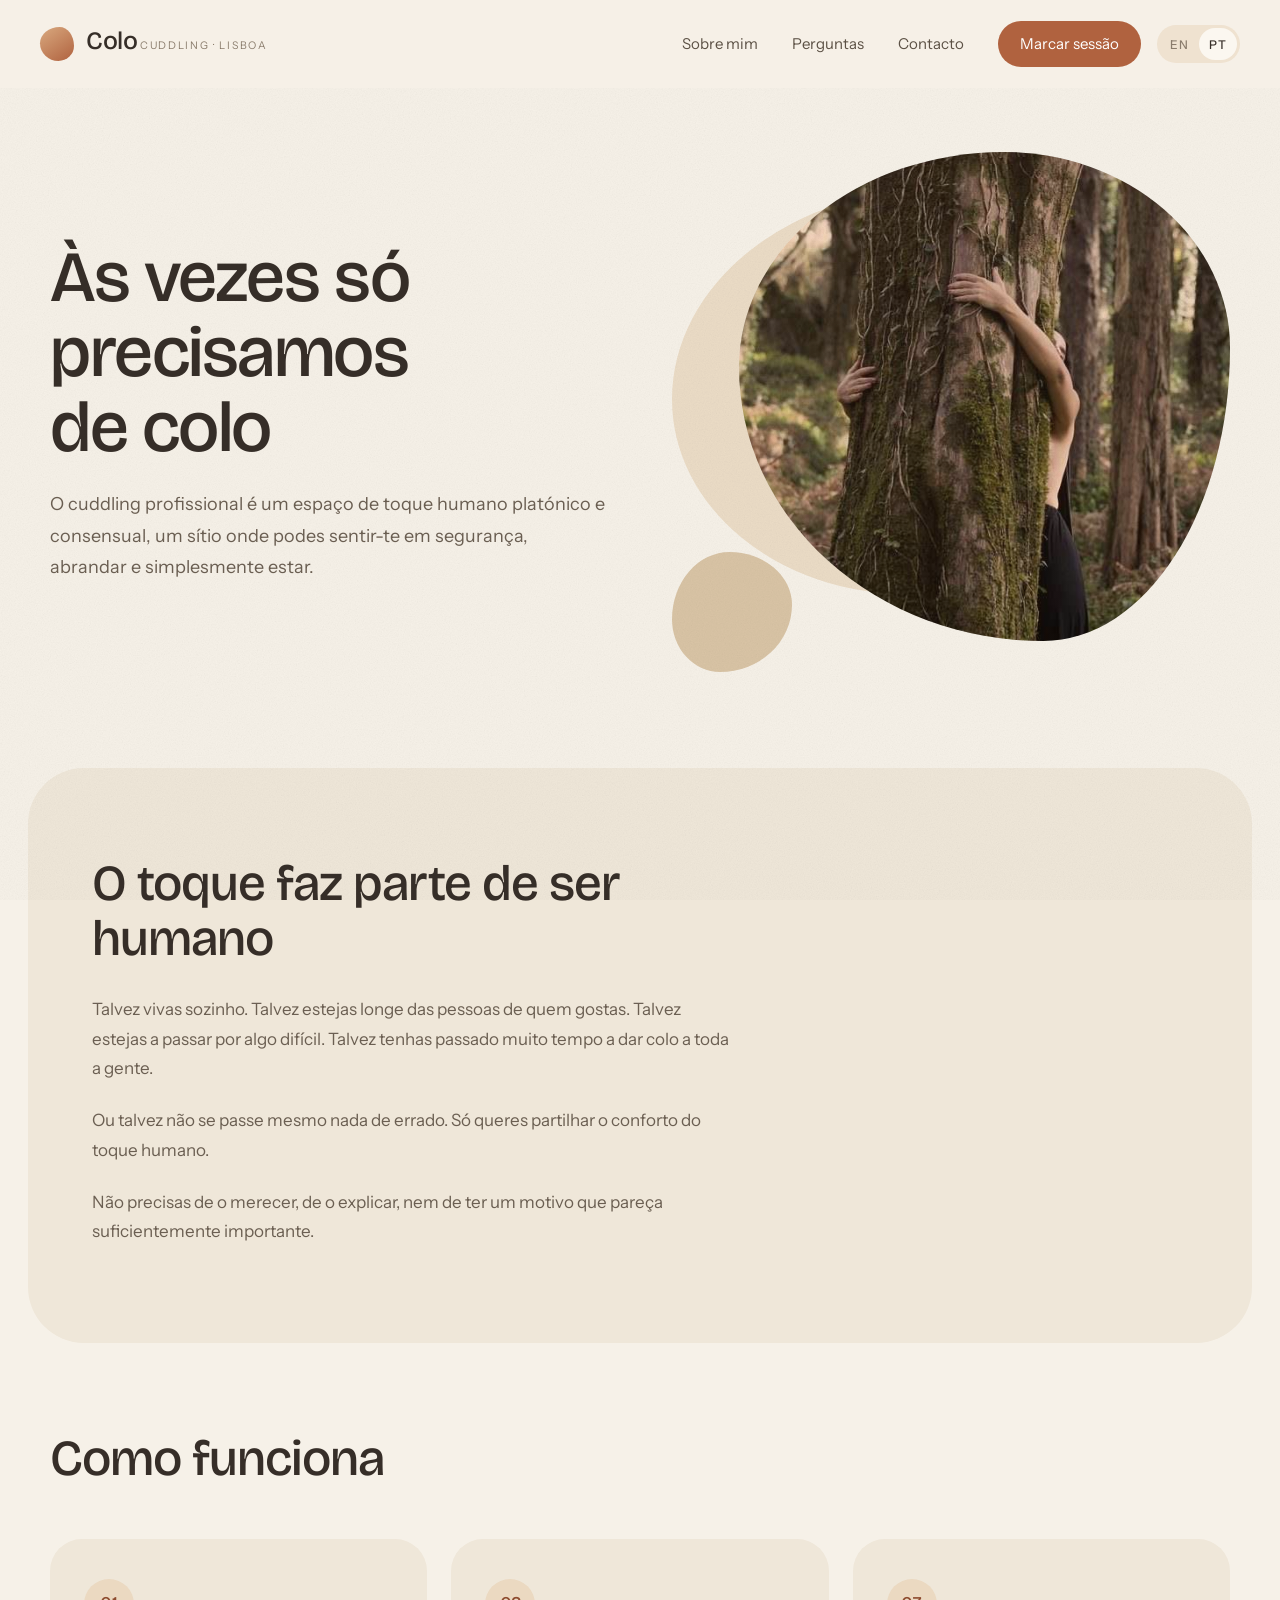
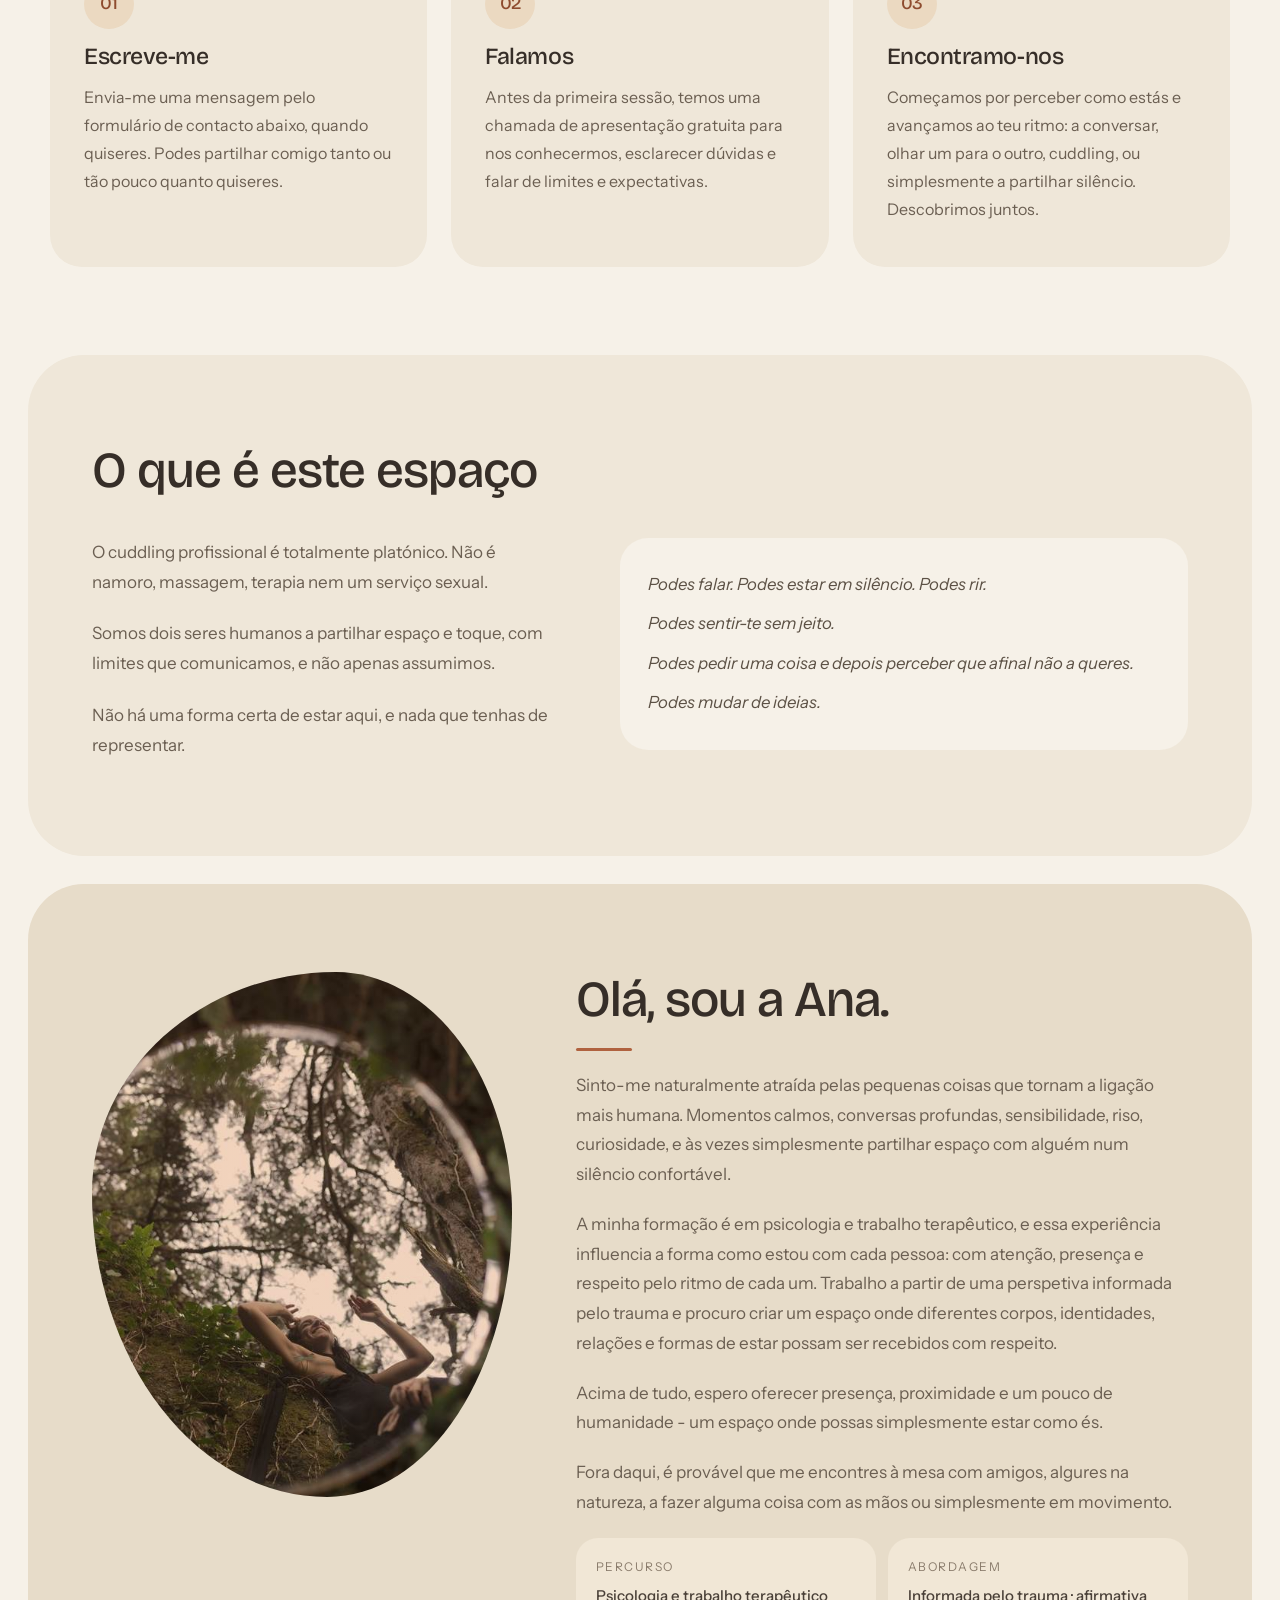
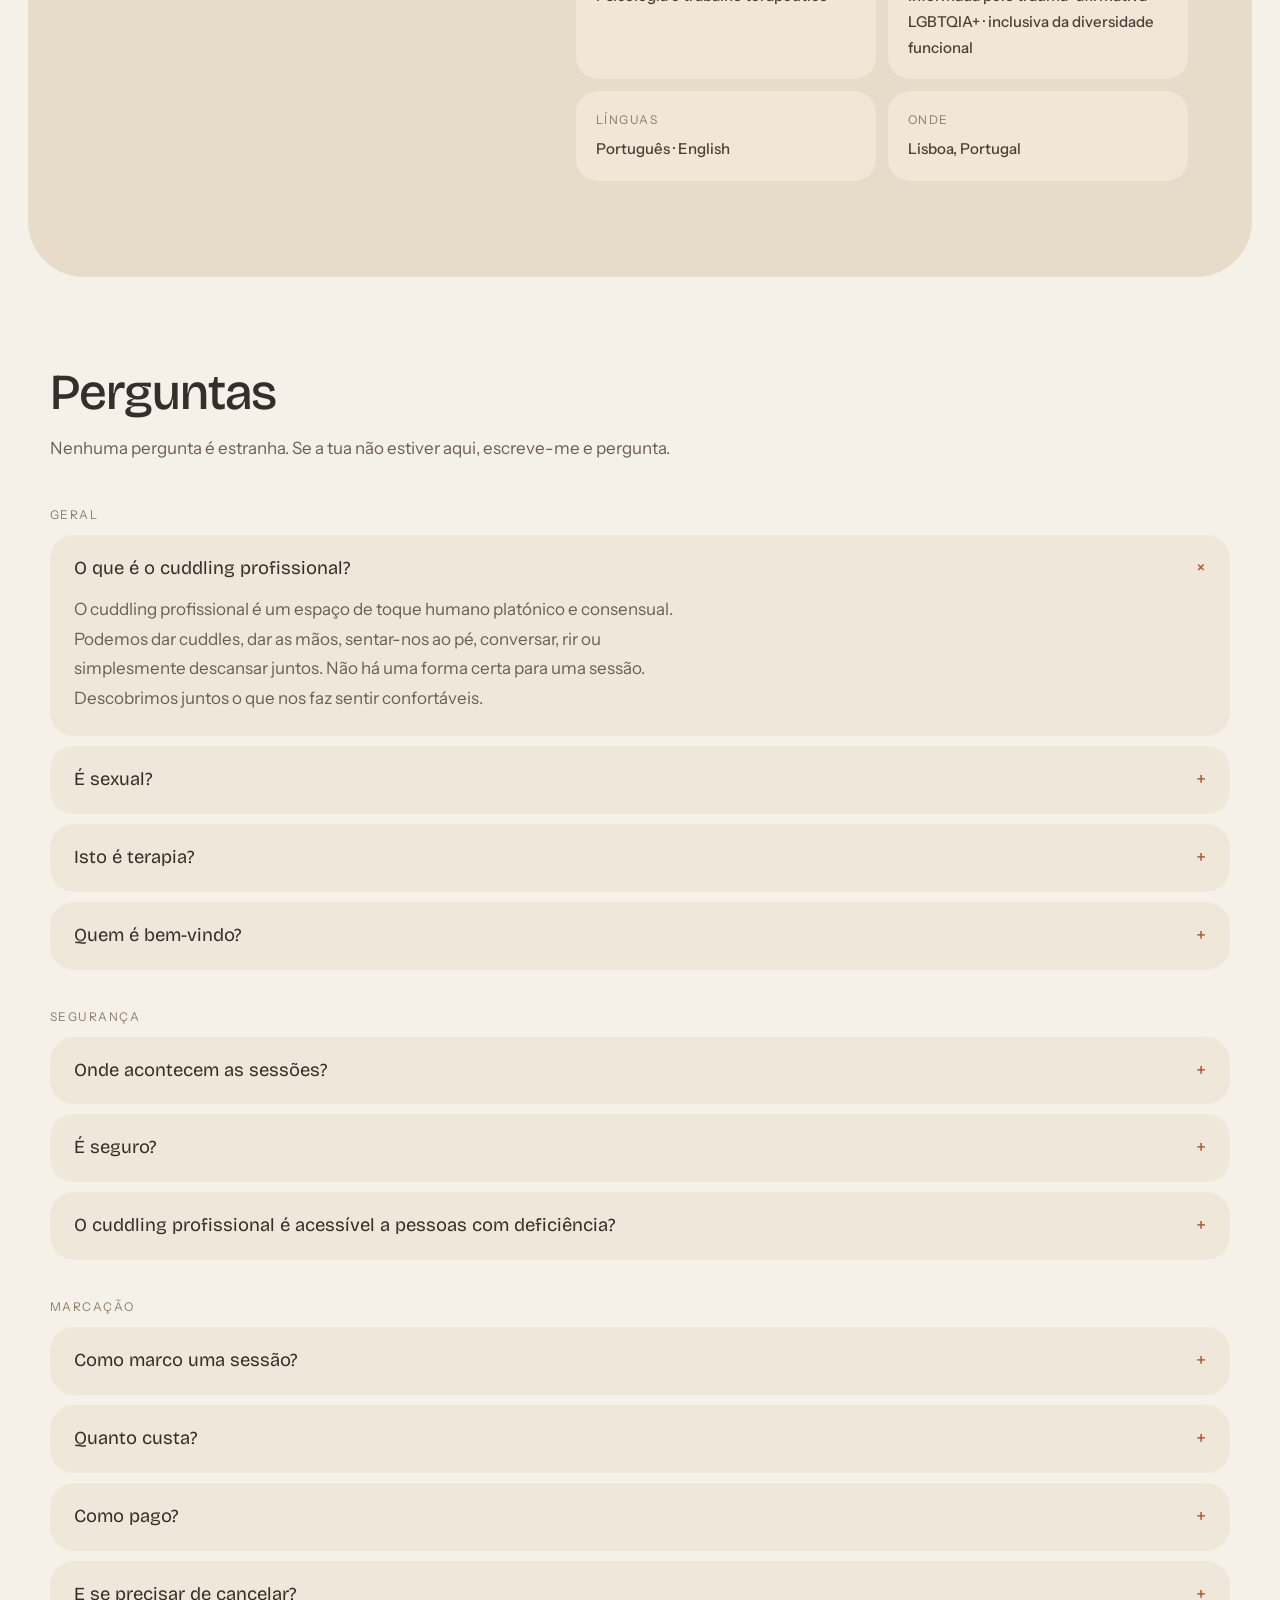
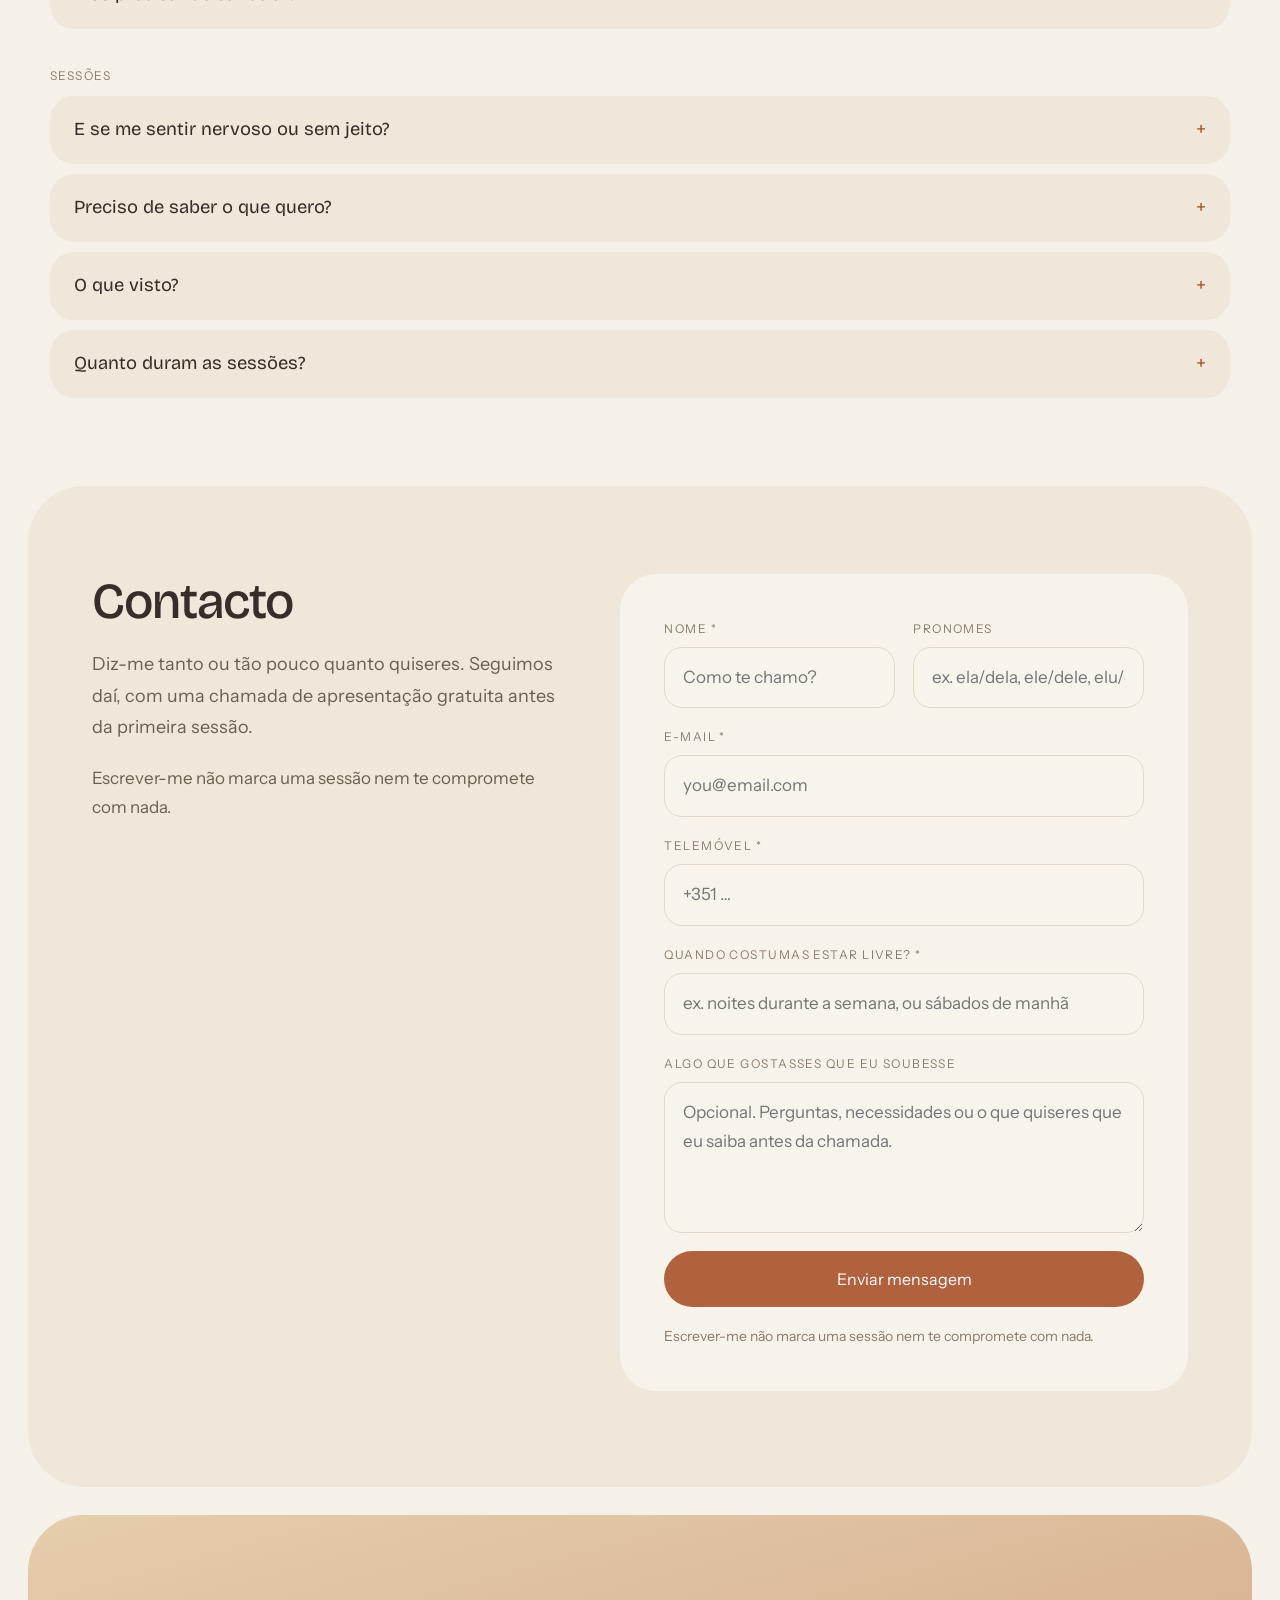
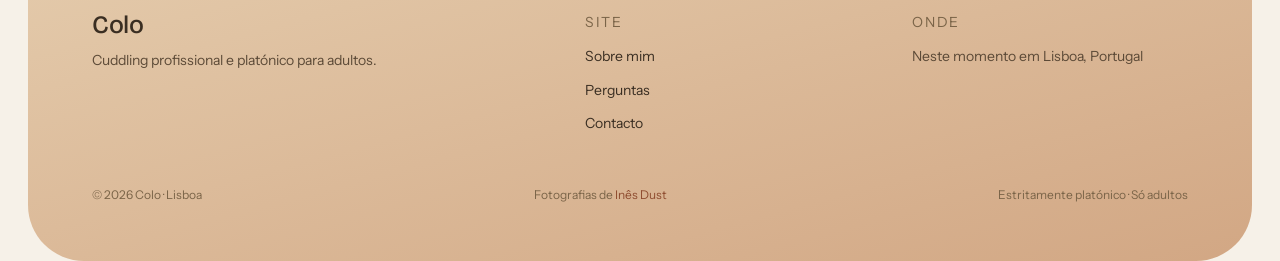
==== pt/index.html @ 4627f94a "Move to colocuddling.com with a static /pt/ page. Pre-render the Portuguese copy into pt/index.html " ====
<!doctype html>
<html lang="pt-PT" data-lang="pt" data-page="home">
<head>
  <meta charset="utf-8">
  <meta name="viewport" content="width=device-width, initial-scale=1">
  <title>Cuddling profissional em Lisboa · Toque platónico | Colo</title>
  <meta name="description" content="Cuddling profissional em Lisboa com a Ana. Sessões de toque platónico e consensual, com chamada de apresentação gratuita, em português ou inglês.">
  <link rel="alternate" hreflang="en" href="https://colocuddling.com/">
  <link rel="alternate" hreflang="pt-PT" href="https://colocuddling.com/pt/">
  <link rel="alternate" hreflang="x-default" href="https://colocuddling.com/">
  <meta property="og:site_name" content="Colo">
  <meta property="og:title" content="Cuddling profissional em Lisboa · Toque platónico | Colo">
  <meta property="og:description" content="Um espaço de toque humano platónico e consensual. Cuddling profissional em Lisboa.">
  <meta property="og:type" content="website">
  <meta property="og:url" content="https://colocuddling.com/pt/">
  <meta property="og:image" content="https://colocuddling.com/images/portrait.jpg">
  <meta property="og:locale" content="pt_PT">
  <meta property="og:locale:alternate" content="en_GB">
  <meta name="twitter:card" content="summary">
  <script type="application/ld+json">
  {
    "@context": "https://schema.org",
    "@type": "ProfessionalService",
    "name": "Colo",
    "alternateName": "Colo — Professional cuddling in Lisbon",
    "description": "Platonic, consensual professional cuddling sessions in Lisbon, with a free intro call before the first session.",
    "url": "https://colocuddling.com/",
    "image": "https://colocuddling.com/images/portrait.jpg",
    "priceRange": "€90 per hour",
    "currenciesAccepted": "EUR",
    "paymentAccepted": "Revolut, MB Way, Bank transfer",
    "address": { "@type": "PostalAddress", "addressLocality": "Lisboa", "addressCountry": "PT" },
    "areaServed": { "@type": "City", "name": "Lisbon" },
    "availableLanguage": ["pt-PT", "en"],
    "founder": { "@type": "Person", "name": "Ana", "knowsLanguage": ["pt", "en"] },
    "makesOffer": {
      "@type": "Offer",
      "itemOffered": { "@type": "Service", "name": "Professional cuddling session", "serviceType": "Platonic professional cuddling" },
      "price": "90",
      "priceCurrency": "EUR",
      "unitText": "per hour"
    }
  }
  </script>
  <link rel="icon" href="../favicon.svg" type="image/svg+xml">
  <link rel="preconnect" href="https://fonts.googleapis.com">
  <link rel="preconnect" href="https://fonts.gstatic.com" crossorigin>
  <link href="https://fonts.googleapis.com/css2?family=Bricolage+Grotesque:opsz,wght@12..96,400;12..96,500;12..96,600&family=Instrument+Sans:wght@400;500&display=swap" rel="stylesheet">
  <link rel="stylesheet" href="../css/styles.css">
  <link rel="canonical" href="https://colocuddling.com/pt/">
</head>
<body>
  <div class="grain" aria-hidden="true">
    <svg xmlns="http://www.w3.org/2000/svg">
      <filter id="grain"><feTurbulence type="fractalNoise" baseFrequency="0.85" numOctaves="3" stitchTiles="stitch"/><feColorMatrix type="saturate" values="0"/></filter>
      <rect width="100%" height="100%" filter="url(#grain)" opacity="0.26"/>
    </svg>
  </div>

  <header class="site-header">
    <div class="header-inner">
      <a class="brand" href="./" aria-current="page">
        <span class="mark" aria-hidden="true"></span>
        <span>
          <span class="display brand-name">Colo</span>
          <span class="brand-meta" data-i18n="brand.meta">Cuddling · Lisboa</span>
        </span>
      </a>
      <div class="header-end">
        <nav class="nav" data-i18n-aria="nav.primary" aria-label="Principal">
          <a href="#about" data-i18n="nav.about">Sobre mim</a>
          <a href="#faq" data-i18n="nav.faq">Perguntas</a>
          <a href="#contact" data-i18n="nav.contact">Contacto</a>
          <a class="btn btn-primary" href="#contact" style="min-height: 46px; padding: 10px 22px; font-size: 15px;" data-i18n="nav.book">Marcar sessão</a>
        </nav>
        <div class="header-tools">
          <div class="lang-switch" role="group" data-i18n-aria="nav.lang" aria-label="Idioma">
            <a href="../" hreflang="en" lang="en" data-lang-set="en">EN</a>
            <a href="../pt/" hreflang="pt-PT" lang="pt-PT" data-lang-set="pt" aria-current="true">PT</a>
          </div>
          <button class="menu-btn" type="button" data-menu-toggle aria-expanded="false" aria-controls="mobile-nav" data-i18n-aria="nav.menu" aria-label="Menu">
            <span></span><span></span>
          </button>
        </div>
      </div>
    </div>
    <nav class="mobile-nav" id="mobile-nav" data-mobile-nav data-i18n-aria="nav.mobile" aria-label="Móvel">
      <a href="#about" data-i18n="nav.about">Sobre mim</a>
      <a href="#faq" data-i18n="nav.faq">Perguntas</a>
      <a href="#contact" data-i18n="nav.contact">Contacto</a>
      <a href="#contact" data-i18n="nav.book">Marcar sessão</a>
    </nav>
  </header>

  <main id="main">
    <section class="hero">
      <div class="wrap hero-grid">
        <div class="hero-copy">
          <h1 data-i18n="hero.h1">Às vezes só precisamos de colo</h1>
          <p class="lede lede-lg" data-i18n="hero.lede">O cuddling profissional é um espaço de toque humano platónico e consensual, um sítio onde podes sentir-te em segurança, abrandar e simplesmente estar.</p>
        </div>
        <div class="hero-visual" aria-hidden="true">
          <div class="blob-back"></div>
          <div class="blob-photo">
            <img class="hero-photo" src="../images/hero.jpg" alt="">
            <div class="photo-wash"></div>
          </div>
          <div class="blob-small"></div>
        </div>
      </div>
    </section>

    <section class="panel" id="touch" aria-labelledby="touch-heading">
      <div class="panel-head">
        <h2 id="touch-heading" data-i18n="touch.h2">O toque faz parte de ser humano</h2>
      </div>
      <div class="prose" style="margin-top: 28px;">
        <p data-i18n="touch.p1">Talvez vivas sozinho. Talvez estejas longe das pessoas de quem gostas. Talvez estejas a passar por algo difícil. Talvez tenhas passado muito tempo a dar colo a toda a gente.</p>
        <p data-i18n="touch.p2">Ou talvez não se passe mesmo nada de errado. Só queres partilhar o conforto do toque humano.</p>
        <p data-i18n="touch.p3">Não precisas de o merecer, de o explicar, nem de ter um motivo que pareça suficientemente importante.</p>
      </div>
    </section>

    <section class="section" id="how" aria-labelledby="how-heading">
      <div class="wrap">
        <div class="section-head">
          <h2 id="how-heading" data-i18n="how.h2">Como funciona</h2>
        </div>
        <div class="steps">
          <article class="card">
            <span class="display step-num">01</span>
            <h3 data-i18n="how.s1">Escreve-me</h3>
            <p data-i18n="how.s1p">Envia-me uma mensagem pelo formulário de contacto abaixo, quando quiseres. Podes partilhar comigo tanto ou tão pouco quanto quiseres.</p>
          </article>
          <article class="card">
            <span class="display step-num">02</span>
            <h3 data-i18n="how.s2">Falamos</h3>
            <p data-i18n="how.s2p">Antes da primeira sessão, temos uma chamada de apresentação gratuita para nos conhecermos, esclarecer dúvidas e falar de limites e expectativas.</p>
          </article>
          <article class="card">
            <span class="display step-num">03</span>
            <h3 data-i18n="how.s3">Encontramo-nos</h3>
            <p data-i18n="how.s3p">Começamos por perceber como estás e avançamos ao teu ritmo: a conversar, olhar um para o outro, cuddling, ou simplesmente a partilhar silêncio. Descobrimos juntos.</p>
          </article>
        </div>
      </div>
    </section>

    <section class="panel" id="why" aria-labelledby="space-heading">
      <div class="panel-head">
        <h2 id="space-heading" data-i18n="space.h2">O que é este espaço</h2>
      </div>
      <div class="space-grid">
        <div class="prose">
          <p data-i18n="space.p1">O cuddling profissional é totalmente platónico. Não é namoro, massagem, terapia nem um serviço sexual.</p>
          <p data-i18n="space.p2">Somos dois seres humanos a partilhar espaço e toque, com limites que comunicamos, e não apenas assumimos.</p>
          <p data-i18n="space.p3">Não há uma forma certa de estar aqui, e nada que tenhas de representar.</p>
        </div>
        <ul class="permissions">
          <li data-i18n="space.l1">Podes falar. Podes estar em silêncio. Podes rir.</li>
          <li data-i18n="space.l2">Podes sentir-te sem jeito.</li>
          <li data-i18n="space.l3">Podes pedir uma coisa e depois perceber que afinal não a queres.</li>
          <li data-i18n="space.l4">Podes mudar de ideias.</li>
        </ul>
      </div>
    </section>

    <section class="panel panel-clay" id="about" aria-labelledby="about-heading">
      <div class="profile">
        <div class="portrait-wrap">
          <div class="portrait-frame">
            <img class="portrait-photo" src="../images/portrait.jpg" data-i18n-alt="about.alt" alt="A Ana, a sorrir numa floresta, refletida num espelho redondo sobre musgo.">
            <div class="photo-wash"></div>
          </div>
        </div>
        <div class="profile-copy">
          <h2 id="about-heading" data-i18n="about.h2">Olá, sou a Ana.</h2>
          <span class="rule" aria-hidden="true"></span>
          <p class="lede" data-i18n="about.p1">Sinto-me naturalmente atraída pelas pequenas coisas que tornam a ligação mais humana. Momentos calmos, conversas profundas, sensibilidade, riso, curiosidade, e às vezes simplesmente partilhar espaço com alguém num silêncio confortável.</p>
          <p class="lede" data-i18n="about.p2">A minha formação é em psicologia e trabalho terapêutico, e essa experiência influencia a forma como estou com cada pessoa: com atenção, presença e respeito pelo ritmo de cada um. Trabalho a partir de uma perspetiva informada pelo trauma e procuro criar um espaço onde diferentes corpos, identidades, relações e formas de estar possam ser recebidos com respeito.</p>
          <p class="lede" data-i18n="about.p3">Acima de tudo, espero oferecer presença, proximidade e um pouco de humanidade - um espaço onde possas simplesmente estar como és.</p>
          <p class="lede" data-i18n="about.p4">Fora daqui, é provável que me encontres à mesa com amigos, algures na natureza, a fazer alguma coisa com as mãos ou simplesmente em movimento.</p>
          <div class="facts">
            <div class="fact">
              <span class="label" data-i18n="about.background">Percurso</span>
              <strong data-i18n="about.backgroundv">Psicologia e trabalho terapêutico</strong>
            </div>
            <div class="fact">
              <span class="label" data-i18n="about.approach">Abordagem</span>
              <strong data-i18n="about.approachv">Informada pelo trauma · afirmativa LGBTQIA+ · inclusiva da diversidade funcional</strong>
            </div>
            <div class="fact">
              <span class="label" data-i18n="about.languages">Línguas</span>
              <strong data-i18n="about.languagesv">Português · English</strong>
            </div>
            <div class="fact">
              <span class="label" data-i18n="about.where">Onde</span>
              <strong data-i18n="about.wherev">Lisboa, Portugal</strong>
            </div>
          </div>
        </div>
      </div>
    </section>

    <section class="section" id="faq" aria-labelledby="faq-heading">
      <div class="wrap">
        <div class="section-head" style="max-width: 40rem;">
          <h2 id="faq-heading" data-i18n="faq.h1">Perguntas</h2>
          <p class="lede" data-i18n="faq.intro">Nenhuma pergunta é estranha. Se a tua não estiver aqui, escreve-me e pergunta.</p>
        </div>

        <div class="faq-groups" style="margin-top: 40px;">
          <div class="faq-group">
            <span class="label" data-i18n="faq.general">Geral</span>
            <details class="faq-item" open>
              <summary><span data-i18n="faq.q1">O que é o cuddling profissional?</span> <span class="plus" aria-hidden="true">+</span></summary>
              <p data-i18n="faq.a1">O cuddling profissional é um espaço de toque humano platónico e consensual. Podemos dar cuddles, dar as mãos, sentar-nos ao pé, conversar, rir ou simplesmente descansar juntos. Não há uma forma certa para uma sessão. Descobrimos juntos o que nos faz sentir confortáveis.</p>
            </details>
            <details class="faq-item">
              <summary><span data-i18n="faq.q2">É sexual?</span> <span class="plus" aria-hidden="true">+</span></summary>
              <p data-i18n="faq.a2">Não. O cuddling profissional é totalmente platónico e ambos permanecemos vestidos durante a sessão. O toque sexual não faz parte deste espaço. São os limites claros que nos permitem relaxar em proximidade, sem ter de pensar no que vem a seguir.</p>
            </details>
            <details class="faq-item">
              <summary><span data-i18n="faq.q3">Isto é terapia?</span> <span class="plus" aria-hidden="true">+</span></summary>
              <p data-i18n="faq.a3">Não. Embora a minha formação seja em psicologia e trabalho terapêutico, as sessões de cuddling não são terapia. A minha formação molda a forma como cuido deste espaço, com particular atenção à segurança, ao consentimento e a uma abordagem informada pelo trauma, procurando criar um lugar onde diferentes corpos, identidades e formas de ser se sintam acolhidos.</p>
            </details>
            <details class="faq-item" data-lang-only="en">
              <summary><span data-i18n="faq.q4">O que é o Colo?</span> <span class="plus" aria-hidden="true">+</span></summary>
              <p data-i18n-html="faq.a4"><em>Colo</em> é uma daquelas palavras portuguesas que não se traduz bem. <em>Dar colo</em> é pegar alguém ao colo, oferecer calor, conforto e cuidado. Esse sentimento está no centro do que espero criar aqui.</p>
            </details>
            <details class="faq-item">
              <summary><span data-i18n="faq.q5">Quem é bem-vindo?</span> <span class="plus" aria-hidden="true">+</span></summary>
              <p data-i18n="faq.a5">Pessoas adultas de diferentes géneros, sexualidades, corpos, capacidades, identidades e formas de se relacionar são bem-vindas aqui. Não precisas de encaixar num perfil nem de ter um motivo particular para vires. Podes simplesmente ser tu.</p>
            </details>
          </div>

          <div class="faq-group">
            <span class="label" data-i18n="faq.safety">Segurança</span>
            <details class="faq-item">
              <summary><span data-i18n="faq.q6">Onde acontecem as sessões?</span> <span class="plus" aria-hidden="true">+</span></summary>
              <p data-i18n="faq.a6">As sessões acontecem num espaço calmo e privado em Lisboa. Partilho a morada exata depois de falarmos e marcarmos uma sessão.</p>
            </details>
            <details class="faq-item">
              <summary><span data-i18n="faq.q7">É seguro?</span> <span class="plus" aria-hidden="true">+</span></summary>
              <div data-i18n-html="faq.a7"><p>Sentir-se em segurança pode significar coisas diferentes para pessoas diferentes, por isso não quero assumir o que isso parece para ti. O meu objetivo é criarmos esse espaço juntos.</p><p>Falamos antes, vemos como estamos antes de qualquer toque e vamos comunicando ao longo do caminho. Os limites são falados, não assumidos, e podes dizer sim, não, ainda não, outra coisa, ou mudar de ideias a qualquer momento.</p><p>Ambos ficamos vestidos, e não há nada que tenhas de fazer ou representar enquanto estás aqui.</p></div>
            </details>
            <details class="faq-item">
              <summary><span data-i18n="faq.q12">O cuddling profissional é acessível a pessoas com deficiência?</span> <span class="plus" aria-hidden="true">+</span></summary>
              <div data-i18n-html="faq.a12"><p>Quero que o COLO seja tão acessível quanto possível. Se tiveres alguma necessidade de acessibilidade, podes dizer-me o que te ajudaria a sentires-te confortável — seja em relação ao posicionamento, movimento, comunicação, necessidades sensoriais, pausas, presença de um assistente pessoal, produtos de apoio ou qualquer outra coisa.</p><p>Não vou partir do princípio de que sei aquilo de que precisas ou aquilo que o teu corpo consegue fazer. Podemos conversar sobre isso e adaptar a sessão sempre que possível. Se houver alguma coisa relacionada com o espaço ou com a forma como a sessão está organizada que eu não consiga acomodar, vou ser sempre transparente contigo.</p></div>
            </details>
          </div>

          <div class="faq-group">
            <span class="label" data-i18n="faq.booking">Marcação</span>
            <details class="faq-item">
              <summary><span data-i18n="faq.q8">Como marco uma sessão?</span> <span class="plus" aria-hidden="true">+</span></summary>
              <div data-i18n-html="faq.a8"><p>Envia-me uma mensagem pelo <a href="#contact">formulário de contacto</a>. Depois temos uma chamada de apresentação curta e gratuita para nos conhecermos, esclarecer dúvidas e perceber se isto faz sentido para os dois.</p><p>Se fizer, combinamos um horário e um local. A sessão fica confirmada assim que o pagamento for recebido.</p></div>
            </details>
            <details class="faq-item">
              <summary><span data-i18n="faq.q9">Quanto custa?</span> <span class="plus" aria-hidden="true">+</span></summary>
              <p data-i18n="faq.a9">As sessões são 90 € por hora. A chamada de apresentação é sempre gratuita.</p>
            </details>
            <details class="faq-item">
              <summary><span data-i18n="faq.q10">Como pago?</span> <span class="plus" aria-hidden="true">+</span></summary>
              <p data-i18n="faq.a10">O pagamento pode ser feito por Revolut, MB Way ou transferência bancária. Os dados são enviados depois de falarmos e acordarmos um horário.</p>
            </details>
            <details class="faq-item">
              <summary><span data-i18n="faq.q11">E se precisar de cancelar?</span> <span class="plus" aria-hidden="true">+</span></summary>
              <p data-i18n="faq.a11">Se surgir algum imprevisto, avisa-me assim que puderes. Em cancelamentos feitos com menos de 24 horas de antecedência, o valor da sessão é cobrado na totalidade.</p>
            </details>
          </div>

          <div class="faq-group">
            <span class="label" data-i18n="faq.sessions">Sessões</span>
            <details class="faq-item">
              <summary><span data-i18n="faq.q14">E se me sentir nervoso ou sem jeito?</span> <span class="plus" aria-hidden="true">+</span></summary>
              <p data-i18n="faq.a14">Não faz mal. Partilhar toque com alguém novo pode fazer-te sentir vulnerável, pouco à vontade, ou simplesmente um pouco estranho, no início. Podemos ir com calma. Estar sem jeito também é bem-vindo.</p>
            </details>
            <details class="faq-item">
              <summary><span data-i18n="faq.q15">Preciso de saber o que quero?</span> <span class="plus" aria-hidden="true">+</span></summary>
              <p data-i18n="faq.a15">De maneira nenhuma. Podes saber exatamente que tipo de toque te faz bem, ou podes não ter ideia nenhuma. Descobrimos juntos.</p>
            </details>
            <details class="faq-item">
              <summary><span data-i18n="faq.q16">O que visto?</span> <span class="plus" aria-hidden="true">+</span></summary>
              <p data-i18n="faq.a16">Algo limpo, confortável e que te deixe à vontade. No fundo, aquilo que vestirias para te aninhares no sofá. Durante toda a sessão, ambos permanecemos vestidos.</p>
            </details>
            <details class="faq-item">
              <summary><span data-i18n="faq.q17">Quanto duram as sessões?</span> <span class="plus" aria-hidden="true">+</span></summary>
              <p data-i18n="faq.a17">Há sessões de 60, 90 ou 120 minutos. Se for a primeira vez, podemos perceber juntos por onde começar.</p>
            </details>
          </div>
        </div>
      </div>
    </section>

    <section class="panel" id="contact" aria-labelledby="contact-heading">
      <div class="contact-grid">
        <div class="contact-copy">
          <h2 id="contact-heading" data-i18n="contact.h1">Contacto</h2>
          <p class="lede lede-lg" data-i18n="contact.lede">Diz-me tanto ou tão pouco quanto quiseres. Seguimos daí, com uma chamada de apresentação gratuita antes da primeira sessão.</p>
          <p class="lede" data-i18n="contact.note">Escrever-me não marca uma sessão nem te compromete com nada.</p>
        </div>

        <div>
          <form class="form" data-contact-form novalidate>
            <div class="fields-2">
              <label class="field-wrap">
                <span class="label" data-i18n="form.name">Nome *</span>
                <input class="field" type="text" name="name" required autocomplete="name" data-i18n-placeholder="form.namePh" placeholder="Como te chamo?">
              </label>
              <label class="field-wrap">
                <span class="label" data-i18n="form.pronouns">Pronomes</span>
                <input class="field" type="text" name="pronouns" autocomplete="off" data-i18n-placeholder="form.pronounsPh" placeholder="ex. ela/dela, ele/dele, elu/delu">
              </label>
            </div>
            <label class="field-wrap">
              <span class="label" data-i18n="form.email">E-mail *</span>
              <input class="field" type="email" name="email" required autocomplete="email" placeholder="you@email.com">
            </label>
            <label class="field-wrap">
              <span class="label" data-i18n="form.phone">Telemóvel *</span>
              <input class="field" type="tel" name="phone" required autocomplete="tel" placeholder="+351 …">
            </label>
            <label class="field-wrap">
              <span class="label" data-i18n="form.free">Quando costumas estar livre? *</span>
              <input class="field" type="text" name="availability" required data-i18n-placeholder="form.freePh" placeholder="ex. noites durante a semana, ou sábados de manhã">
            </label>
            <label class="field-wrap">
              <span class="label" data-i18n="form.note">Algo que gostasses que eu soubesse</span>
              <textarea class="field" name="message" rows="4" data-i18n-placeholder="form.notePh" placeholder="Opcional. Perguntas, necessidades ou o que quiseres que eu saiba antes da chamada."></textarea>
            </label>
            <div class="hp" aria-hidden="true">
              <label>Company <input type="text" name="company" tabindex="-1" autocomplete="off"></label>
            </div>
            <button class="btn btn-primary" type="submit" data-i18n="form.send">Enviar mensagem</button>
            <p class="form-note" data-i18n="contact.note">Escrever-me não marca uma sessão nem te compromete com nada.</p>
          </form>

          <div class="form-status" data-form-status role="status">
            <h3 data-i18n="form.thanks">Obrigada.</h3>
            <p data-i18n="form.thanksp">Respondo-te em breve. Escrever-me não marca uma sessão nem te compromete com nada. Podemos ir com calma a partir daqui.</p>
          </div>
        </div>
      </div>
    </section>

    <section class="closing">
      <footer class="site-footer" style="margin-top: 0; padding-top: 0; border-top: 0;">
        <div class="footer-grid">
          <div class="footer-brand">
            <div class="display" style="font-size: 25px; color: var(--closing-ink);">Colo</div>
            <p data-i18n="foot.blurb">Cuddling profissional e platónico para adultos.</p>
          </div>
          <div class="footer-col">
            <span class="label" data-i18n="foot.site">Site</span>
            <a href="#about" data-i18n="nav.about">Sobre mim</a>
            <a href="#faq" data-i18n="nav.faq">Perguntas</a>
            <a href="#contact" data-i18n="nav.contact">Contacto</a>
          </div>
          <div class="footer-col">
            <span class="label" data-i18n="foot.where">Onde</span>
            <span data-i18n="foot.serving">Neste momento em Lisboa, Portugal</span>
          </div>
        </div>
        <div class="footer-base">
          <span data-i18n="foot.copy">© 2026 Colo · Lisboa</span>
          <span data-i18n-html="foot.photos">Fotografias de <a href="https://www.inesdust.com/" target="_blank" rel="noopener noreferrer">Inês Dust</a></span>
          <span data-i18n="foot.legal">Estritamente platónico · Só adultos</span>
        </div>
      </footer>
    </section>
  </main>

  <script src="../js/i18n.js"></script>
  <script src="../js/config.js"></script>
  <script src="../js/main.js"></script>
</body>
</html>
---- css/styles.css ----
:root {
  --cream: #f6f1e8;
  --cream-deep: #efe7d9;
  --cream-card: #f8f3ea;
  --sand: #efe2d0;
  --clay: #e7dcc9;
  --ochre: #e3cdb1;
  --linen: #ebd9c1;
  --stone: #cdbfa9;
  --field-border: #e3d7c4;
  --ink: #362e28;
  --ink-soft: #5c5145;
  --body: #6b5f52;
  --label: #8a7c6c;
  --terracotta: #b0623f;
  --terracotta-deep: #8e4c2f;
  --terracotta-hover: #c4734c;
  --closing-start: #e5cdae;
  --closing-end: #d2a784;
  --closing-ink: #3a2e22;
  --closing-mute: #5c4a37;
  --closing-line: #c6a87e;
  --paper: #fbf7f0;
  --radius-blob: 58% 42% 46% 54% / 48% 56% 44% 52%;
  --shadow-inset: inset 0 0 0 1px rgba(255, 255, 255, 0.22);
  --header-h: 88px;
}

*,
*::before,
*::after {
  box-sizing: border-box;
}

html {
  scroll-behavior: smooth;
}

html[data-lang="pt"] [data-lang-only="en"] {
  display: none;
}

body {
  margin: 0;
  background: var(--cream);
  color: var(--ink);
  font-family: "Instrument Sans", ui-sans-serif, system-ui, sans-serif;
  font-size: 17px;
  line-height: 1.75;
  -webkit-font-smoothing: antialiased;
}

img {
  max-width: 100%;
  display: block;
}

[hidden] {
  display: none !important;
}

#about,
#how,
#touch,
#why {
  scroll-margin-top: 96px;
}

a {
  color: var(--terracotta-deep);
  text-decoration: none;
}

a:hover {
  color: var(--terracotta);
}

button,
input,
textarea,
select {
  font: inherit;
  color: inherit;
}

h1,
h2,
h3,
.display {
  font-family: "Bricolage Grotesque", "Trebuchet MS", system-ui, sans-serif;
  font-weight: 500;
  letter-spacing: -0.02em;
  line-height: 1.12;
}

.grain {
  pointer-events: none;
  position: fixed;
  inset: 0;
  z-index: 8;
  opacity: 0.4;
  mix-blend-mode: multiply;
}

.grain svg {
  width: 100%;
  height: 100%;
}

.wrap {
  width: min(1180px, calc(100% - 40px));
  margin: 0 auto;
}

.eyebrow {
  display: inline-block;
  font-size: 12px;
  letter-spacing: 0.16em;
  text-transform: uppercase;
  color: var(--terracotta-deep);
  font-weight: 500;
}

.label {
  font-size: 12px;
  letter-spacing: 0.12em;
  text-transform: uppercase;
  color: var(--label);
}

.lede {
  margin: 0;
  color: var(--body);
  max-width: 42rem;
}

.lede-lg {
  font-size: 1.125rem;
}

.section {
  position: relative;
  z-index: 6;
  padding: 88px 0;
}

.panel {
  position: relative;
  z-index: 6;
  width: min(1320px, calc(100% - 24px));
  margin: 0 auto;
  padding: 72px 28px;
  background: var(--cream-deep);
  border-radius: 36px;
}

.panel + .panel {
  margin-top: 28px;
}

.panel-clay {
  background: var(--clay);
}

.section-head {
  display: flex;
  flex-direction: column;
  gap: 14px;
  max-width: 36rem;
}

.section-head h2,
.panel-head h2 {
  margin: 0;
  font-size: clamp(2.2rem, 5vw, 3.15rem);
  line-height: 1.1;
}

.panel-head {
  display: flex;
  flex-direction: column;
  gap: 14px;
  max-width: 36rem;
}

.site-header {
  position: sticky;
  top: 0;
  z-index: 12;
  background: color-mix(in srgb, var(--cream) 88%, transparent);
  backdrop-filter: blur(14px);
}

.header-inner {
  width: min(1320px, calc(100% - 32px));
  margin: 0 auto;
  min-height: var(--header-h);
  display: flex;
  align-items: center;
  justify-content: space-between;
  gap: 24px;
}

.brand {
  display: flex;
  align-items: center;
  gap: 12px;
  color: inherit;
}

.brand:hover {
  color: inherit;
}

.mark {
  display: block;
  width: 34px;
  height: 34px;
  border-radius: var(--radius-blob);
  background: linear-gradient(145deg, #d9a97f, #b0623f);
  flex-shrink: 0;
}

.brand-name {
  font-size: 25px;
  line-height: 1;
}

.brand-meta {
  font-size: 10.5px;
  letter-spacing: 0.16em;
  text-transform: uppercase;
  color: var(--label);
}

.header-end {
  display: flex;
  align-items: center;
  gap: 16px;
}

.header-tools {
  display: flex;
  align-items: center;
  gap: 10px;
}

.lang-switch {
  display: inline-flex;
  align-items: center;
  padding: 3px;
  border-radius: 999px;
  background: var(--sand);
}

.lang-switch a {
  display: inline-flex;
  align-items: center;
  justify-content: center;
  min-width: 38px;
  min-height: 32px;
  padding: 0 10px;
  border: 0;
  border-radius: 999px;
  background: transparent;
  color: var(--label);
  font-size: 12px;
  letter-spacing: 0.08em;
  font-weight: 500;
  text-decoration: none;
}

.lang-switch a[aria-current="true"] {
  background: var(--paper);
  color: var(--ink);
}

.nav {
  display: none;
  align-items: center;
  gap: 34px;
}

.nav a {
  color: var(--ink-soft);
  font-size: 15px;
}

.nav a:hover,
.nav a[aria-current="page"] {
  color: var(--terracotta-deep);
}

.menu-btn {
  display: flex;
  flex-direction: column;
  align-items: center;
  justify-content: center;
  gap: 5px;
  width: 46px;
  height: 46px;
  border: 0;
  border-radius: 999px;
  background: var(--sand);
  cursor: pointer;
}

.menu-btn span {
  display: block;
  width: 18px;
  height: 1.5px;
  border-radius: 999px;
  background: var(--ink);
}

.mobile-nav {
  display: none;
  flex-direction: column;
  gap: 8px;
  padding: 8px 20px 24px;
}

.mobile-nav.is-open {
  display: flex;
}

.mobile-nav a {
  display: flex;
  align-items: center;
  min-height: 48px;
  color: var(--ink-soft);
  font-size: 17px;
  border-bottom: 1px solid var(--field-border);
}

.btn {
  display: inline-flex;
  align-items: center;
  justify-content: center;
  min-height: 54px;
  padding: 14px 32px;
  border-radius: 999px;
  border: 0;
  font-size: 16px;
  cursor: pointer;
  text-align: center;
}

.btn-primary,
.nav a.btn-primary {
  background: var(--terracotta);
  color: #ffffff;
}

.btn-primary:hover,
.nav a.btn-primary:hover {
  background: var(--terracotta-hover);
  color: #ffffff;
}

.btn-ghost {
  border: 1px solid var(--stone);
  color: var(--ink-soft);
  background: transparent;
}

.btn-ghost:hover {
  color: var(--ink);
  border-color: var(--terracotta);
}

.btn-dark {
  background: var(--closing-ink);
  color: #f6efe2;
}

.btn-dark:hover {
  color: #f6efe2;
  background: #2b2118;
}

.hero {
  position: relative;
  z-index: 6;
  padding: 48px 0 72px;
}

.hero-grid {
  display: grid;
  gap: 40px;
  align-items: center;
}

.hero-copy {
  display: flex;
  flex-direction: column;
  gap: 24px;
}

.pill {
  display: inline-flex;
  align-self: flex-start;
  align-items: center;
  gap: 10px;
  padding: 9px 18px 9px 14px;
  border-radius: 999px;
  background: var(--sand);
}

.pill-dot {
  width: 8px;
  height: 8px;
  border-radius: 50%;
  background: var(--terracotta);
}

.hero h1 {
  margin: 0;
  font-size: clamp(2.6rem, 8vw, 4.5rem);
  line-height: 1.04;
  text-wrap: balance;
}

.hero-visual {
  position: relative;
  min-height: 340px;
}

.blob-back {
  position: absolute;
  left: 0;
  top: 36px;
  width: 78%;
  height: 78%;
  border-radius: 62% 38% 46% 54% / 52% 58% 42% 48%;
  background: #ebdcc6;
}

.blob-photo {
  position: absolute;
  right: 0;
  top: 0;
  width: 88%;
  height: 94%;
  border-radius: 54% 46% 38% 62% / 44% 40% 60% 56%;
  overflow: hidden;
  box-shadow: var(--shadow-inset);
}

.blob-photo img,
.portrait-frame img {
  width: 100%;
  height: 100%;
  object-fit: cover;
}

.hero-photo {
  object-position: 50% 30%;
}

.photo-wash {
  position: absolute;
  inset: 0;
  background: linear-gradient(160deg, rgba(178, 110, 66, 0.16) 0%, rgba(120, 68, 40, 0.1) 100%);
}

.blob-small {
  position: absolute;
  left: 0;
  bottom: 0;
  width: 88px;
  height: 88px;
  border-radius: 48% 52% 60% 40% / 56% 44% 56% 44%;
  background: #d9c4a5;
}

.steps {
  display: grid;
  gap: 16px;
  margin-top: 40px;
}

.card {
  display: flex;
  flex-direction: column;
  gap: 14px;
  padding: 32px 26px 36px;
  background: var(--cream-deep);
  border-radius: 26px;
}

.card h3 {
  margin: 0;
  font-size: 1.45rem;
}

.card p {
  margin: 0;
  color: var(--body);
  font-size: 16px;
}

.step-num {
  display: flex;
  align-items: center;
  justify-content: center;
  width: 50px;
  height: 50px;
  border-radius: 50%;
  background: var(--linen);
  color: var(--terracotta-deep);
  font-size: 18px;
}

.prose {
  display: flex;
  flex-direction: column;
  gap: 22px;
  max-width: 40rem;
}

.prose p {
  margin: 0;
  color: var(--body);
}

.space-grid {
  display: grid;
  gap: 40px;
  margin-top: 40px;
}

.permissions {
  margin: 0;
  padding: 32px 28px;
  background: var(--cream);
  border-radius: 28px;
  list-style: none;
  display: flex;
  flex-direction: column;
  gap: 10px;
}

.permissions li {
  font-style: italic;
  color: var(--ink-soft);
  font-size: 1.05rem;
}

.profile {
  display: grid;
  gap: 32px;
  margin-top: 0;
}

.portrait-wrap {
  position: relative;
  width: min(100%, 420px);
  aspect-ratio: 4 / 5;
}

.portrait-frame {
  position: absolute;
  inset: 0;
  border-radius: 58% 42% 44% 56% / 42% 46% 54% 58%;
  overflow: hidden;
  box-shadow: var(--shadow-inset);
}

.portrait-photo {
  object-position: 50% 32%;
}

.profile-copy {
  display: flex;
  flex-direction: column;
  gap: 20px;
}

.profile-copy h2 {
  margin: 0;
  font-size: clamp(2.2rem, 5vw, 3.15rem);
  line-height: 1.1;
}

.rule {
  display: block;
  width: 56px;
  height: 3px;
  border-radius: 999px;
  background: var(--terracotta);
}

.facts {
  display: grid;
  grid-template-columns: repeat(2, minmax(0, 1fr));
  gap: 12px;
}

.fact {
  display: flex;
  flex-direction: column;
  gap: 6px;
  padding: 18px 20px;
  background: #f1e7d6;
  border-radius: 22px;
}

.fact strong {
  font-weight: 500;
  color: #4a4038;
  font-size: 15px;
}

.page-hero {
  position: relative;
  z-index: 6;
  padding: 56px 0 24px;
}

.page-hero h1 {
  margin: 12px 0 0;
  font-size: clamp(2.4rem, 6vw, 3.6rem);
}

.faq-layout {
  display: grid;
  gap: 40px;
}

.faq-groups {
  display: flex;
  flex-direction: column;
  gap: 36px;
}

.faq-group {
  display: flex;
  flex-direction: column;
  gap: 10px;
}

details.faq-item {
  background: var(--cream-deep);
  border-radius: 24px;
  padding: 22px 24px;
}

details.faq-item summary {
  display: flex;
  align-items: flex-start;
  justify-content: space-between;
  gap: 16px;
  cursor: pointer;
  list-style: none;
  font-family: "Bricolage Grotesque", system-ui, sans-serif;
  font-size: 1.15rem;
  line-height: 1.3;
}

details.faq-item summary::-webkit-details-marker {
  display: none;
}

.plus {
  color: var(--terracotta);
  font-size: 20px;
  line-height: 1;
  transition: transform 0.2s ease;
  flex-shrink: 0;
}

details[open] summary .plus {
  transform: rotate(45deg);
}

.faq-item p {
  margin: 14px 0 0;
  color: var(--body);
  max-width: 40rem;
}

.faq-item p + p {
  margin-top: 10px;
}

.still {
  margin-top: 48px;
  padding: 36px 28px;
  background: var(--cream-deep);
  border-radius: 28px;
  display: flex;
  flex-direction: column;
  gap: 16px;
  align-items: flex-start;
}

.still h2 {
  margin: 0;
  font-size: 1.8rem;
}

.contact-grid {
  display: grid;
  gap: 40px;
  align-items: start;
}

.contact-copy {
  display: flex;
  flex-direction: column;
  gap: 20px;
}

.contact-copy h1,
.contact-copy h2 {
  margin: 0;
  font-size: clamp(2.2rem, 5vw, 3.15rem);
  line-height: 1.1;
}

.form {
  display: flex;
  flex-direction: column;
  gap: 18px;
  padding: 28px 22px 32px;
  background: var(--cream-card);
  border-radius: 30px;
}

.fields-2 {
  display: grid;
  gap: 18px;
}

.field-wrap {
  display: flex;
  flex-direction: column;
  gap: 8px;
}

.field {
  width: 100%;
  background: #f8f4ec;
  border: 1px solid var(--field-border);
  border-radius: 18px;
  padding: 15px 18px;
  color: var(--ink);
}

.field:focus {
  outline: 2px solid color-mix(in srgb, var(--terracotta) 50%, transparent);
  outline-offset: 1px;
  border-color: var(--terracotta);
}

.form-note {
  margin: 0;
  font-size: 14px;
  color: var(--label);
  line-height: 1.6;
}

.form-status {
  display: none;
  padding: 36px 32px 40px;
  min-height: 180px;
  background: #f1e7d6;
  border-radius: 22px;
}

.form-status.is-visible {
  display: block;
}

.form-status h3 {
  margin: 0 0 8px;
  font-size: 1.4rem;
}

.form-status p {
  margin: 0;
  color: var(--body);
}

.hp {
  position: absolute;
  left: -9999px;
  width: 1px;
  height: 1px;
  overflow: hidden;
}

.closing {
  position: relative;
  z-index: 6;
  width: min(1320px, calc(100% - 24px));
  margin: 16px auto 0;
  padding: 64px 24px 40px;
  background: linear-gradient(165deg, var(--closing-start) 0%, var(--closing-end) 100%);
  color: var(--closing-ink);
  border-radius: 36px;
}

.closing-cta {
  display: flex;
  flex-direction: column;
  align-items: center;
  gap: 22px;
  text-align: center;
}

.closing-cta h2 {
  margin: 0;
  max-width: 22ch;
  font-size: clamp(1.8rem, 4vw, 2.75rem);
}

.mark-light {
  width: 48px;
  height: 48px;
  background: linear-gradient(145deg, #f6eada, #fbf7f0);
}

.site-footer {
  margin-top: 40px;
  padding-top: 30px;
  border-top: 1px solid var(--closing-line);
}

.footer-grid {
  display: flex;
  flex-direction: column;
  gap: 24px;
}

.footer-brand p,
.footer-col span,
.footer-col a {
  color: var(--closing-mute);
  font-size: 14px;
  line-height: 1.7;
}

.footer-brand p {
  margin: 10px 0 0;
  max-width: 28rem;
}

.footer-col {
  display: flex;
  flex-direction: column;
  gap: 10px;
}

.footer-col .label {
  color: #7a6448;
}

.footer-col a {
  color: var(--closing-ink);
}

.footer-base {
  display: flex;
  flex-direction: column;
  gap: 8px;
  margin-top: 28px;
  font-size: 12px;
  color: #7a6448;
}

@media (min-width: 800px) {
  .wrap {
    width: min(1180px, calc(100% - 80px));
  }

  .panel {
    width: min(1320px, calc(100% - 56px));
    padding: 88px 64px 96px;
    border-radius: 56px;
  }

  .nav {
    display: flex;
  }

  .menu-btn,
  .mobile-nav,
  .mobile-nav.is-open {
    display: none;
  }

  .hero {
    padding: 64px 0 96px;
  }

  .hero-grid {
    grid-template-columns: 1fr 1fr;
    gap: 64px;
  }

  .hero-visual {
    min-height: 520px;
  }

  .blob-small {
    width: 120px;
    height: 120px;
  }

  .steps {
    grid-template-columns: repeat(3, minmax(0, 1fr));
    gap: 24px;
    margin-top: 52px;
  }

  .card {
    padding: 40px 34px 44px;
    border-radius: 32px;
  }

  .space-grid,
  .faq-layout,
  .contact-grid {
    grid-template-columns: 0.9fr 1.1fr;
    gap: 64px;
    align-items: start;
  }

  .profile {
    grid-template-columns: 420px minmax(0, 1fr);
    gap: 64px;
    align-items: start;
  }

  .fields-2 {
    grid-template-columns: 1fr 1fr;
  }

  .form {
    padding: 44px;
    border-radius: 36px;
  }

  .closing {
    width: min(1320px, calc(100% - 56px));
    margin-top: 28px;
    padding: 96px 64px 56px;
    border-radius: 56px;
  }

  .footer-grid {
    display: grid;
    grid-template-columns: 1.6fr 1fr 1fr;
    gap: 52px;
  }

  .footer-base {
    flex-direction: row;
    justify-content: space-between;
    margin-top: 48px;
  }

  .header-inner {
    width: min(1320px, calc(100% - 80px));
  }
}

@media (prefers-reduced-motion: reduce) {
  html {
    scroll-behavior: auto;
  }

  .plus {
    transition: none;
  }
}
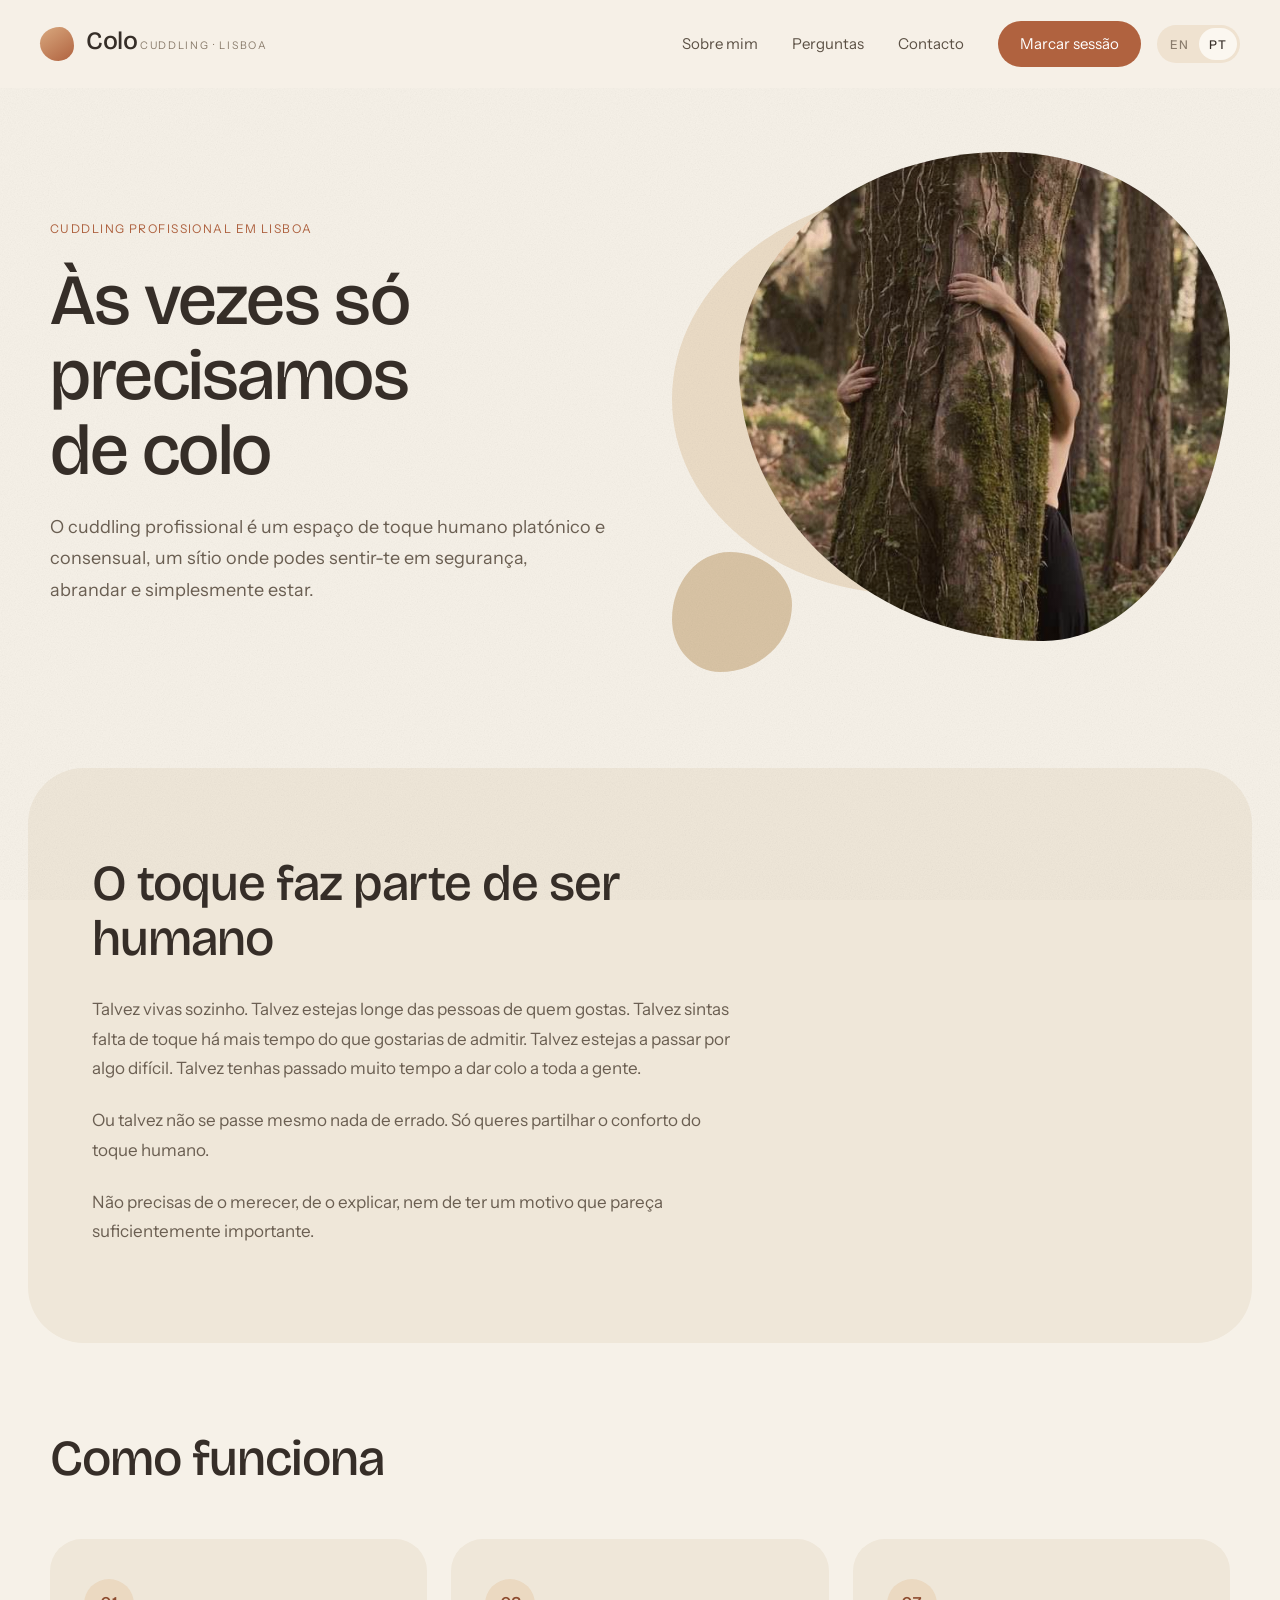
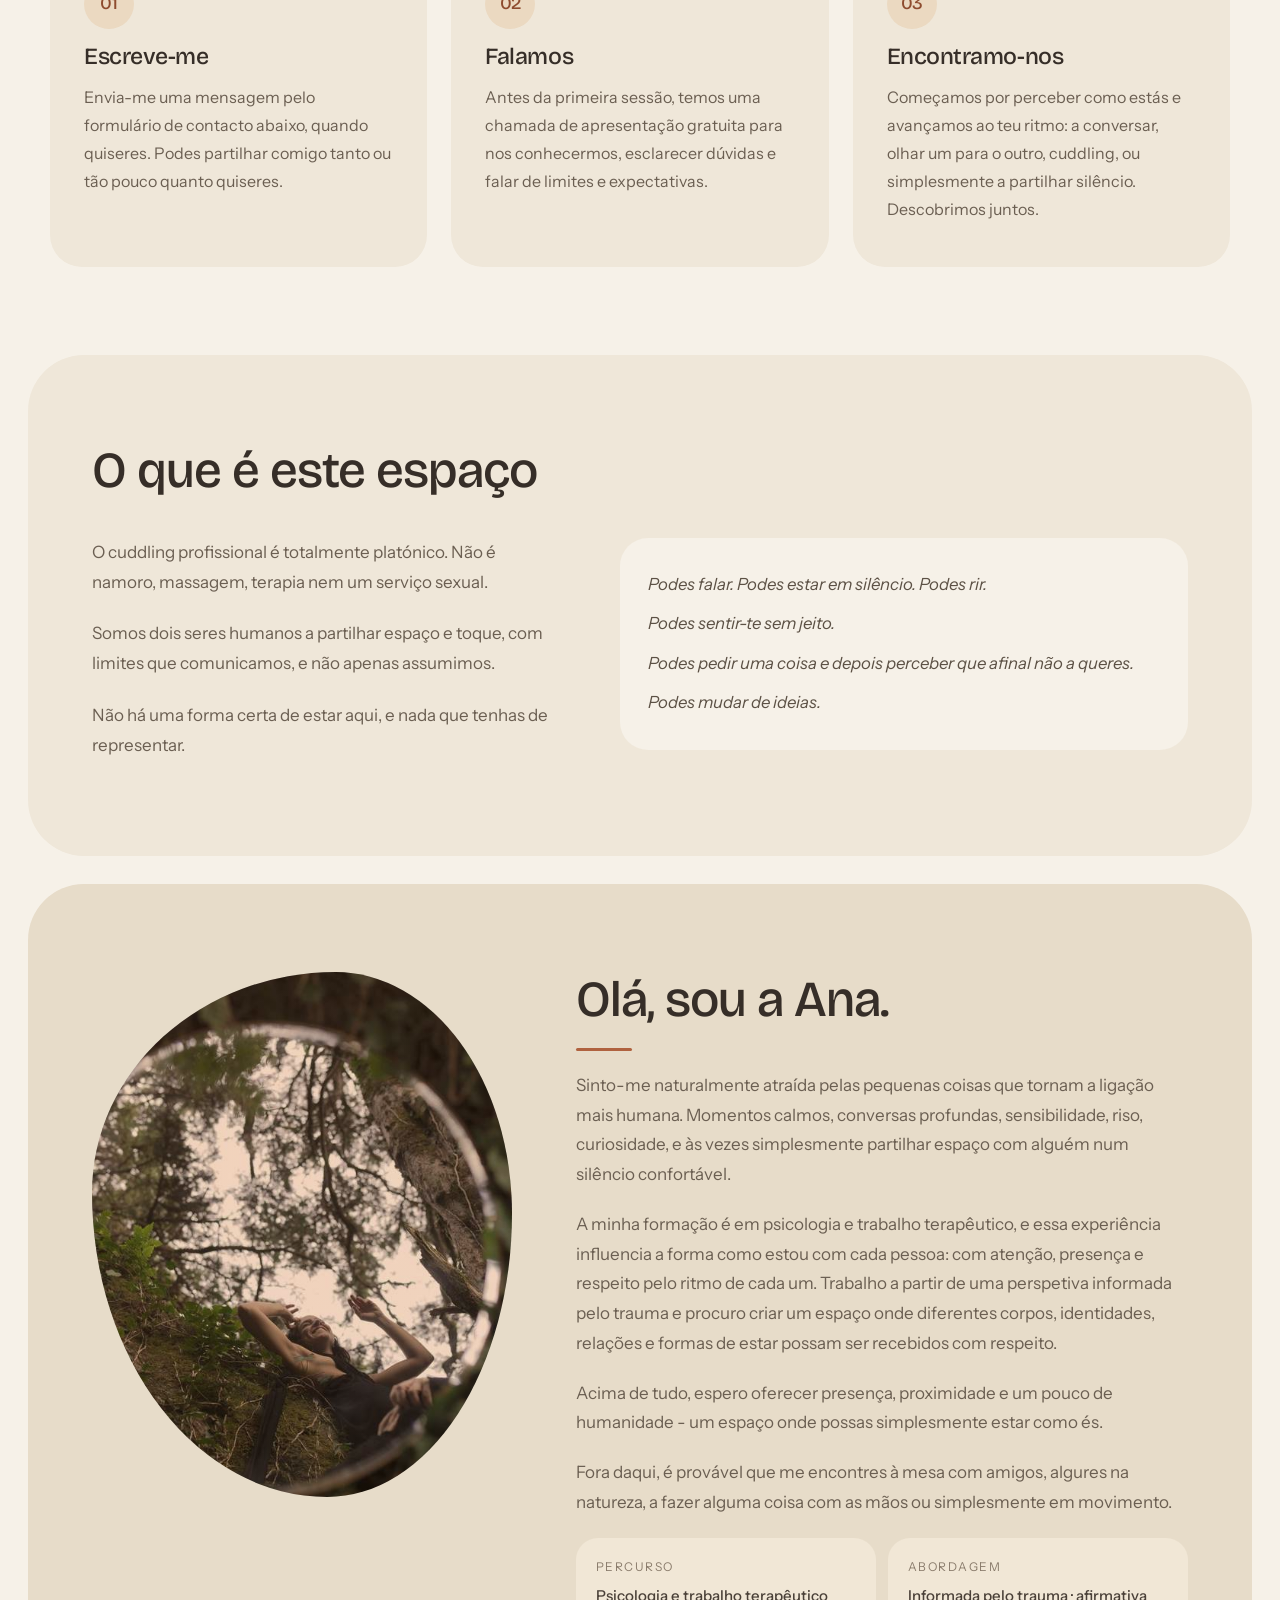
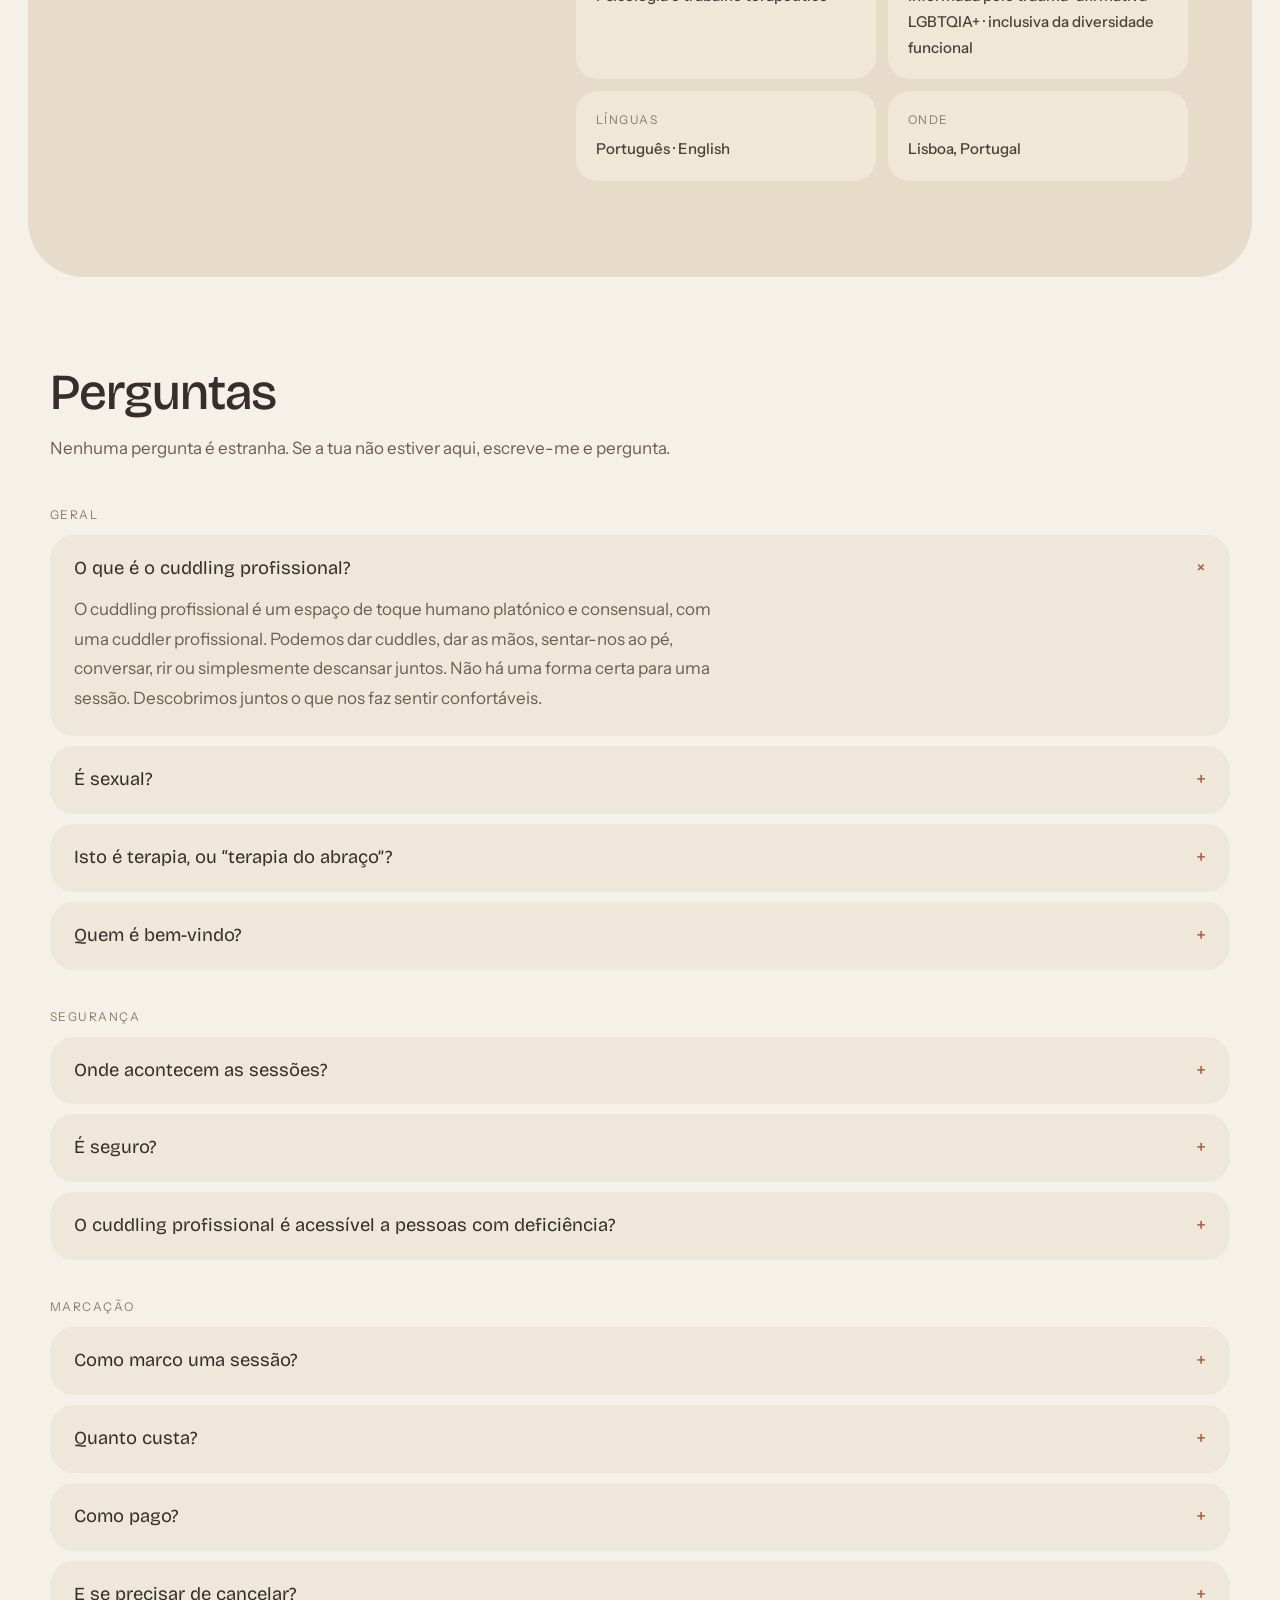
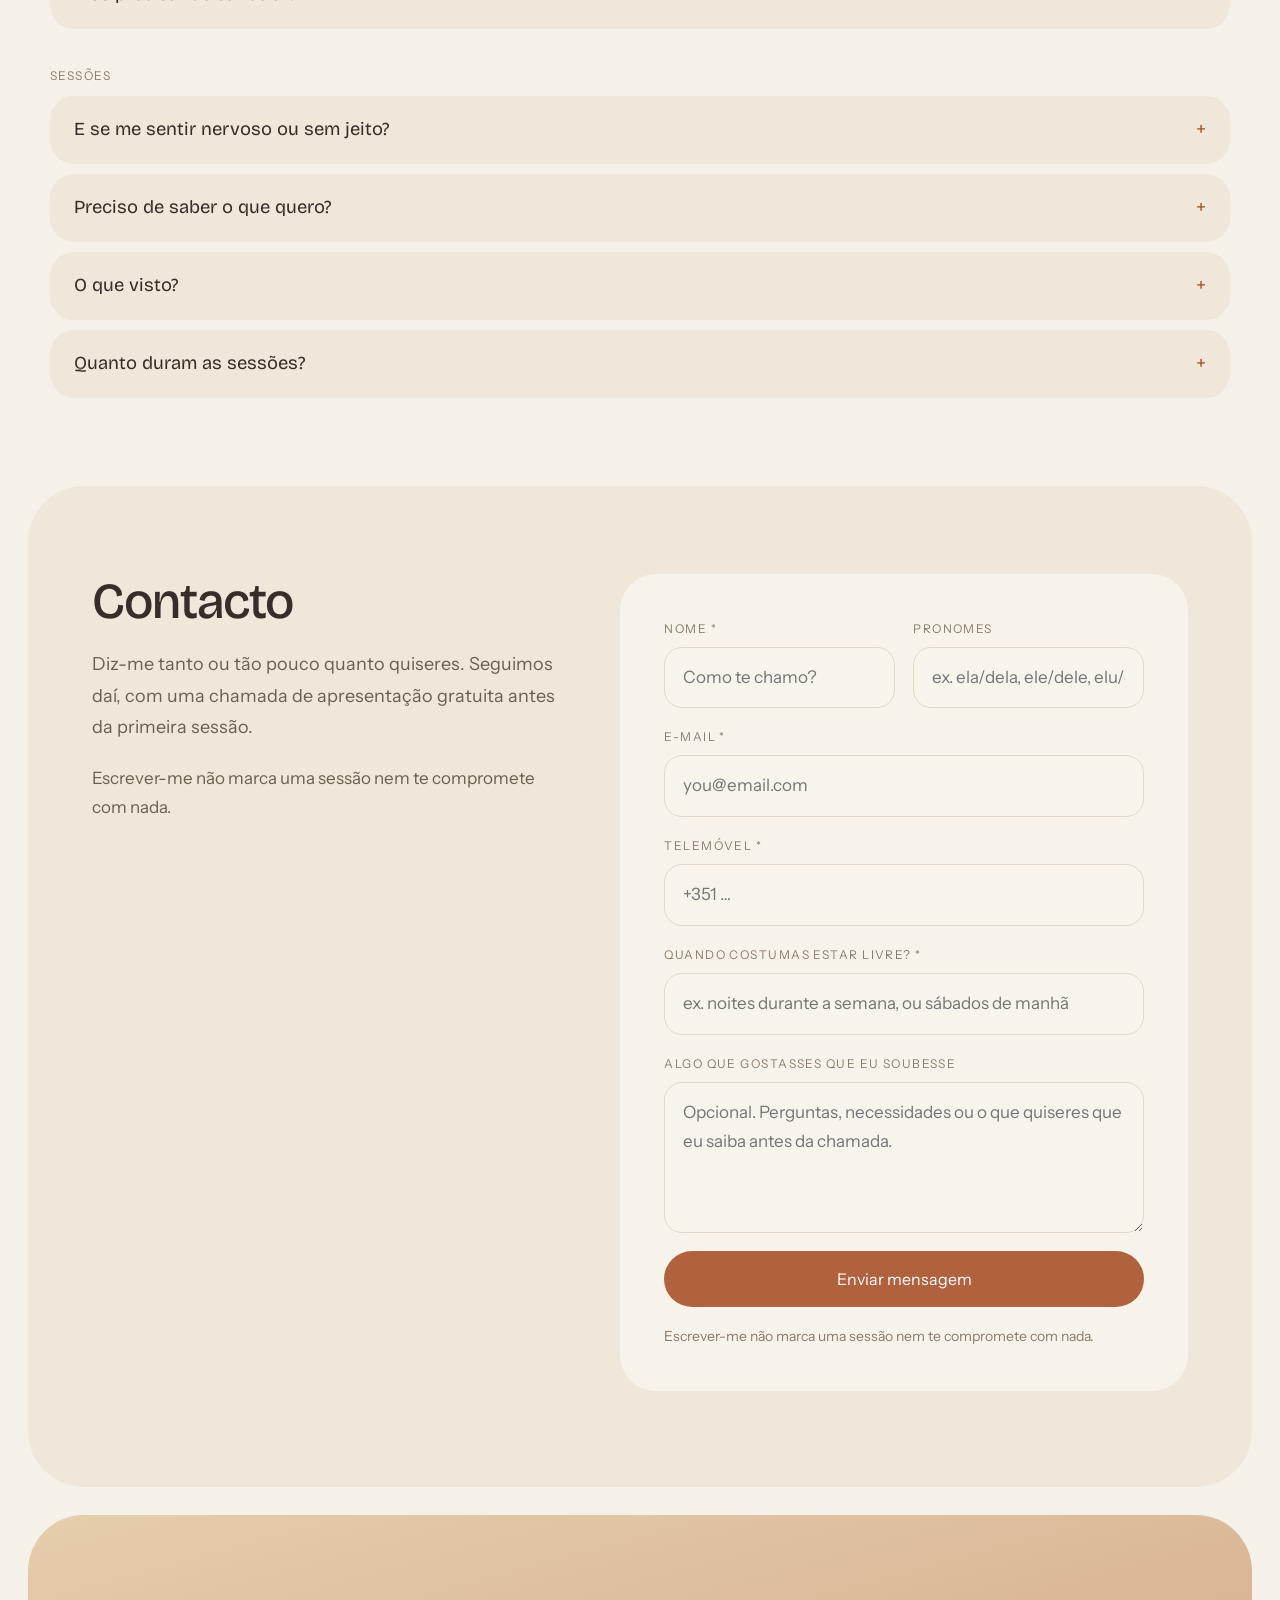
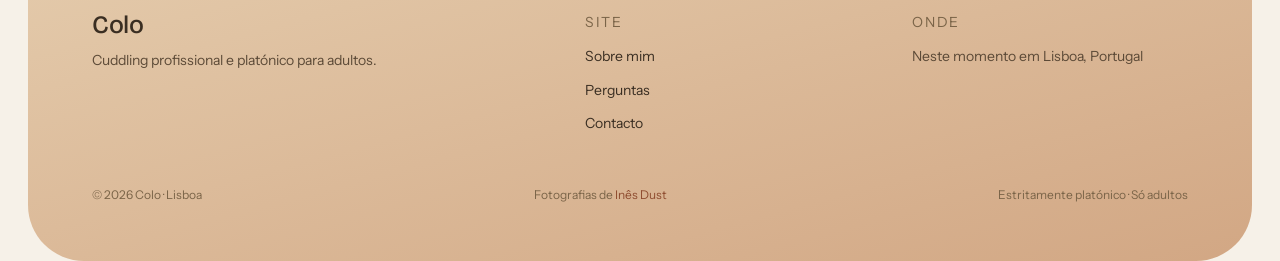
==== commit 4cb9f954: "Apply Ana's approved SEO copy changes (section 1 of the recommendations) - Add a kicker line above t" ====
--- a/pt/index.html
+++ b/pt/index.html
@@ -96,6 +96,7 @@
     <section class="hero">
       <div class="wrap hero-grid">
         <div class="hero-copy">
+          <p class="label hero-kicker" data-i18n="hero.kicker">Cuddling profissional em Lisboa</p>
           <h1 data-i18n="hero.h1">Às vezes só precisamos de colo</h1>
           <p class="lede lede-lg" data-i18n="hero.lede">O cuddling profissional é um espaço de toque humano platónico e consensual, um sítio onde podes sentir-te em segurança, abrandar e simplesmente estar.</p>
         </div>
@@ -115,7 +116,7 @@
         <h2 id="touch-heading" data-i18n="touch.h2">O toque faz parte de ser humano</h2>
       </div>
       <div class="prose" style="margin-top: 28px;">
-        <p data-i18n="touch.p1">Talvez vivas sozinho. Talvez estejas longe das pessoas de quem gostas. Talvez estejas a passar por algo difícil. Talvez tenhas passado muito tempo a dar colo a toda a gente.</p>
+        <p data-i18n="touch.p1">Talvez vivas sozinho. Talvez estejas longe das pessoas de quem gostas. Talvez sintas falta de toque há mais tempo do que gostarias de admitir. Talvez estejas a passar por algo difícil. Talvez tenhas passado muito tempo a dar colo a toda a gente.</p>
         <p data-i18n="touch.p2">Ou talvez não se passe mesmo nada de errado. Só queres partilhar o conforto do toque humano.</p>
         <p data-i18n="touch.p3">Não precisas de o merecer, de o explicar, nem de ter um motivo que pareça suficientemente importante.</p>
       </div>
@@ -214,15 +215,15 @@
             <span class="label" data-i18n="faq.general">Geral</span>
             <details class="faq-item" open>
               <summary><span data-i18n="faq.q1">O que é o cuddling profissional?</span> <span class="plus" aria-hidden="true">+</span></summary>
-              <p data-i18n="faq.a1">O cuddling profissional é um espaço de toque humano platónico e consensual. Podemos dar cuddles, dar as mãos, sentar-nos ao pé, conversar, rir ou simplesmente descansar juntos. Não há uma forma certa para uma sessão. Descobrimos juntos o que nos faz sentir confortáveis.</p>
+              <p data-i18n="faq.a1">O cuddling profissional é um espaço de toque humano platónico e consensual, com uma cuddler profissional. Podemos dar cuddles, dar as mãos, sentar-nos ao pé, conversar, rir ou simplesmente descansar juntos. Não há uma forma certa para uma sessão. Descobrimos juntos o que nos faz sentir confortáveis.</p>
             </details>
             <details class="faq-item">
               <summary><span data-i18n="faq.q2">É sexual?</span> <span class="plus" aria-hidden="true">+</span></summary>
-              <p data-i18n="faq.a2">Não. O cuddling profissional é totalmente platónico e ambos permanecemos vestidos durante a sessão. O toque sexual não faz parte deste espaço. São os limites claros que nos permitem relaxar em proximidade, sem ter de pensar no que vem a seguir.</p>
-            </details>
-            <details class="faq-item">
-              <summary><span data-i18n="faq.q3">Isto é terapia?</span> <span class="plus" aria-hidden="true">+</span></summary>
-              <p data-i18n="faq.a3">Não. Embora a minha formação seja em psicologia e trabalho terapêutico, as sessões de cuddling não são terapia. A minha formação molda a forma como cuido deste espaço, com particular atenção à segurança, ao consentimento e a uma abordagem informada pelo trauma, procurando criar um lugar onde diferentes corpos, identidades e formas de ser se sintam acolhidos.</p>
+              <p data-i18n="faq.a2">Não. Este é um espaço de cuddling platónico: ambos permanecemos vestidos durante a sessão. O toque sexual não faz parte deste espaço. São os limites claros que nos permitem relaxar em proximidade, sem ter de pensar no que vem a seguir.</p>
+            </details>
+            <details class="faq-item">
+              <summary><span data-i18n="faq.q3">Isto é terapia, ou “terapia do abraço”?</span> <span class="plus" aria-hidden="true">+</span></summary>
+              <p data-i18n="faq.a3">Não. Às vezes chamam-lhe terapia do abraço, mas estas sessões não são terapia. Embora a minha formação seja em psicologia e trabalho terapêutico, as sessões de cuddling não são terapia. A minha formação molda a forma como cuido deste espaço, com particular atenção à segurança, ao consentimento e a uma abordagem informada pelo trauma, procurando criar um lugar onde diferentes corpos, identidades e formas de ser se sintam acolhidos.</p>
             </details>
             <details class="faq-item" data-lang-only="en">
               <summary><span data-i18n="faq.q4">O que é o Colo?</span> <span class="plus" aria-hidden="true">+</span></summary>
--- a/css/styles.css
+++ b/css/styles.css
@@ -414,6 +414,11 @@
   background: var(--terracotta);
 }
 
+.hero-kicker {
+  margin: 0;
+  color: var(--terracotta);
+}
+
 .hero h1 {
   margin: 0;
   font-size: clamp(2.6rem, 8vw, 4.5rem);
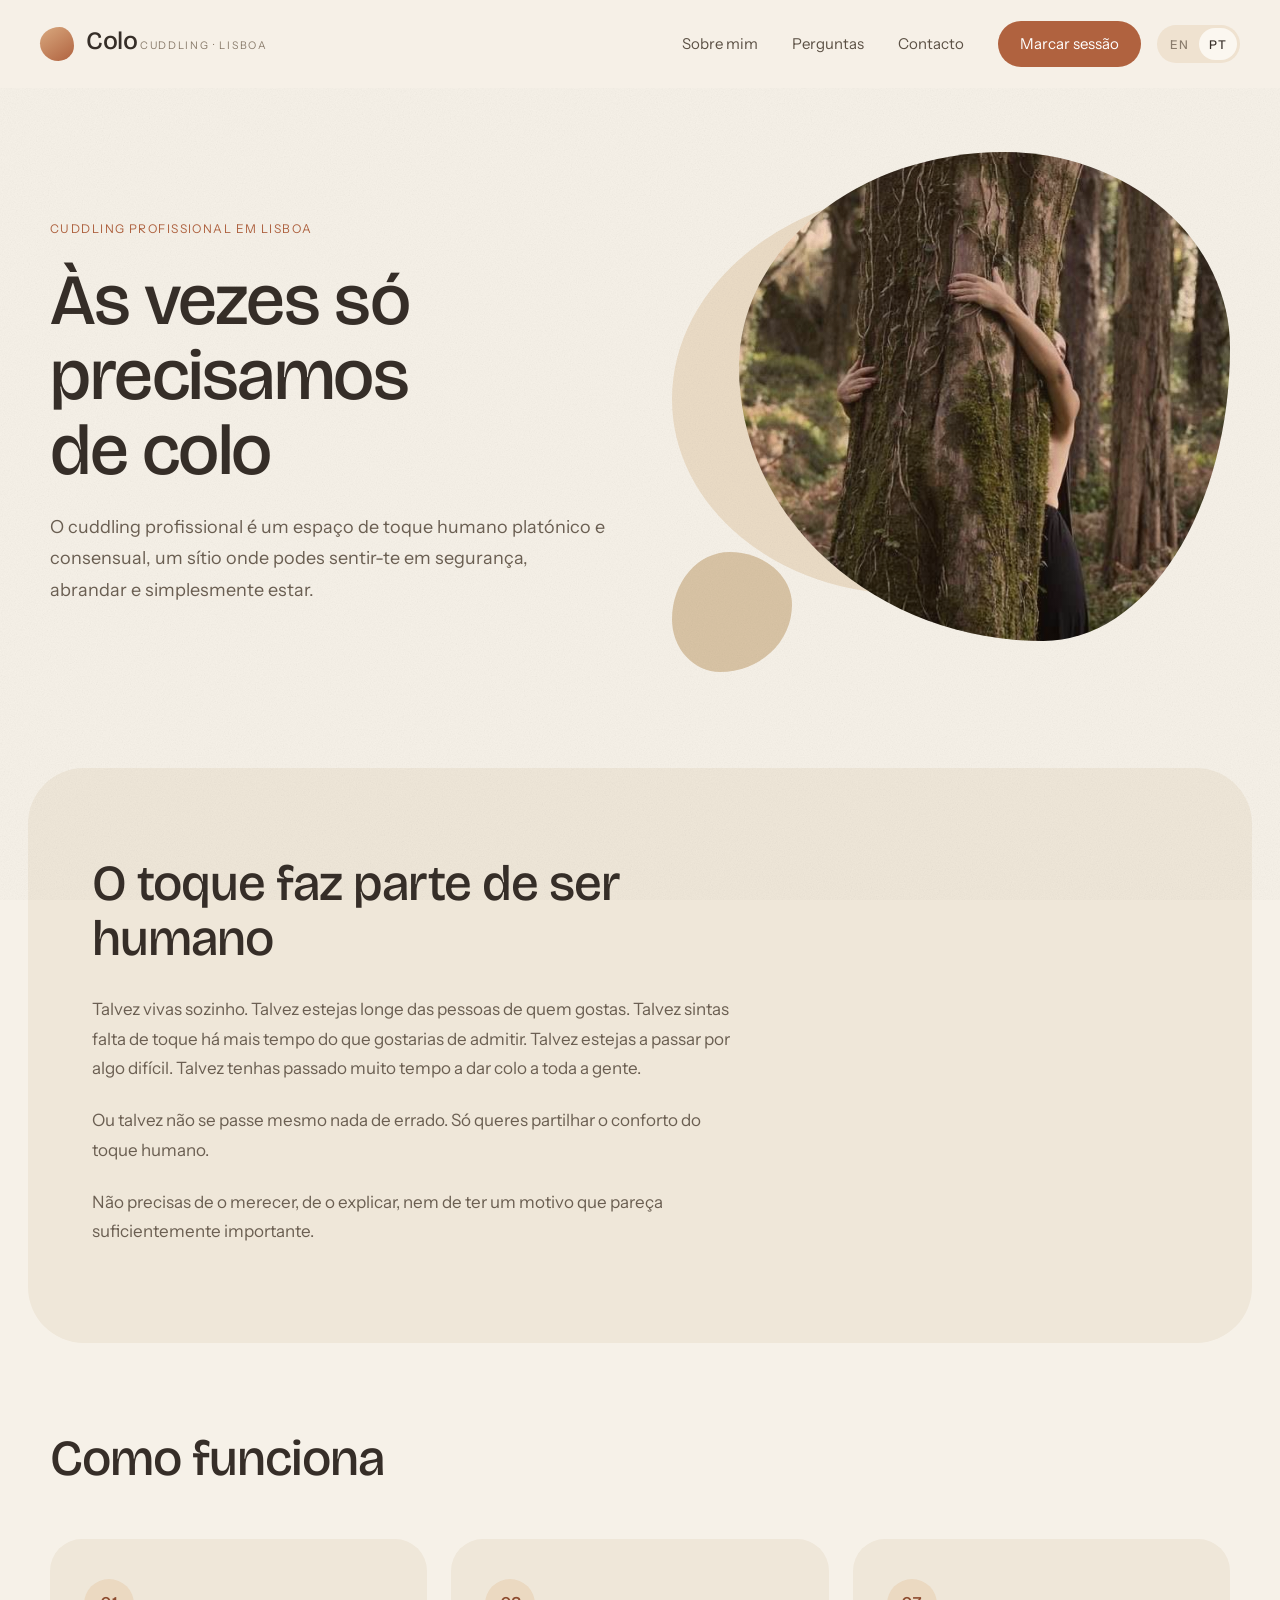
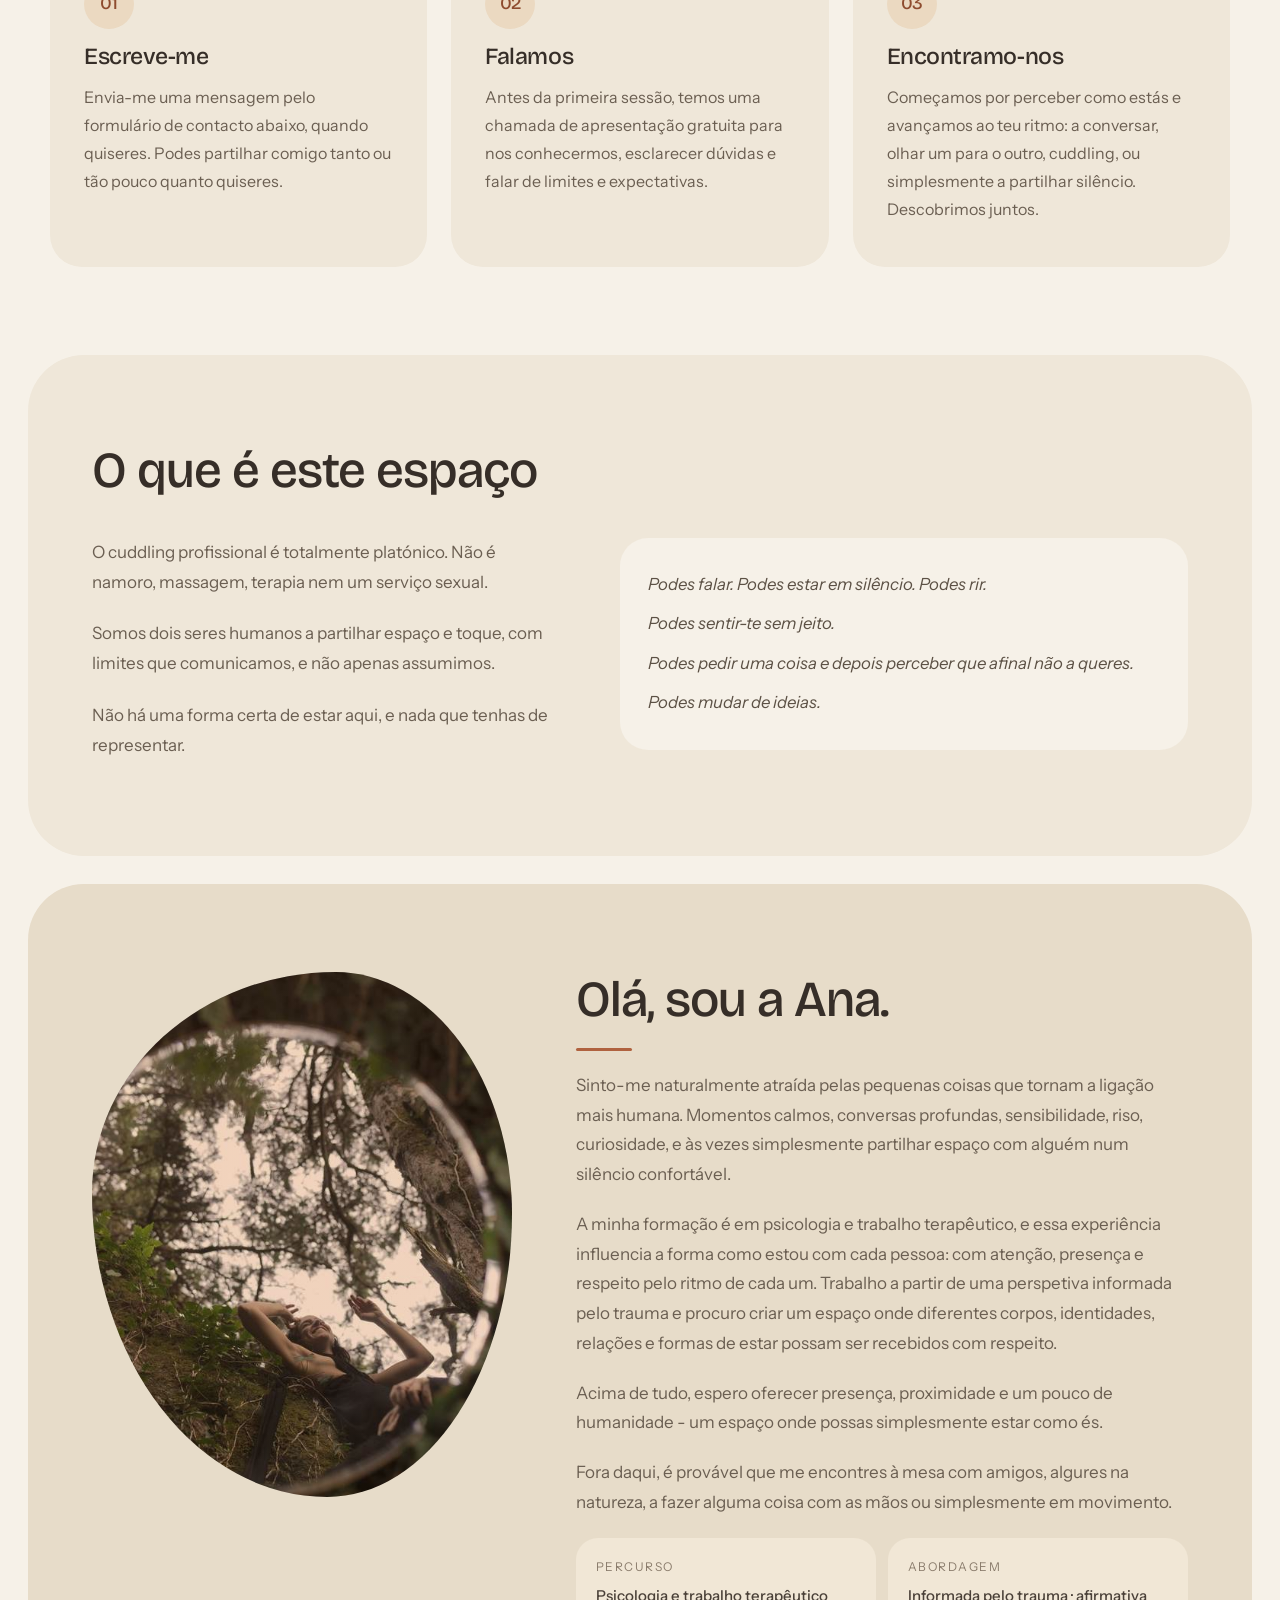
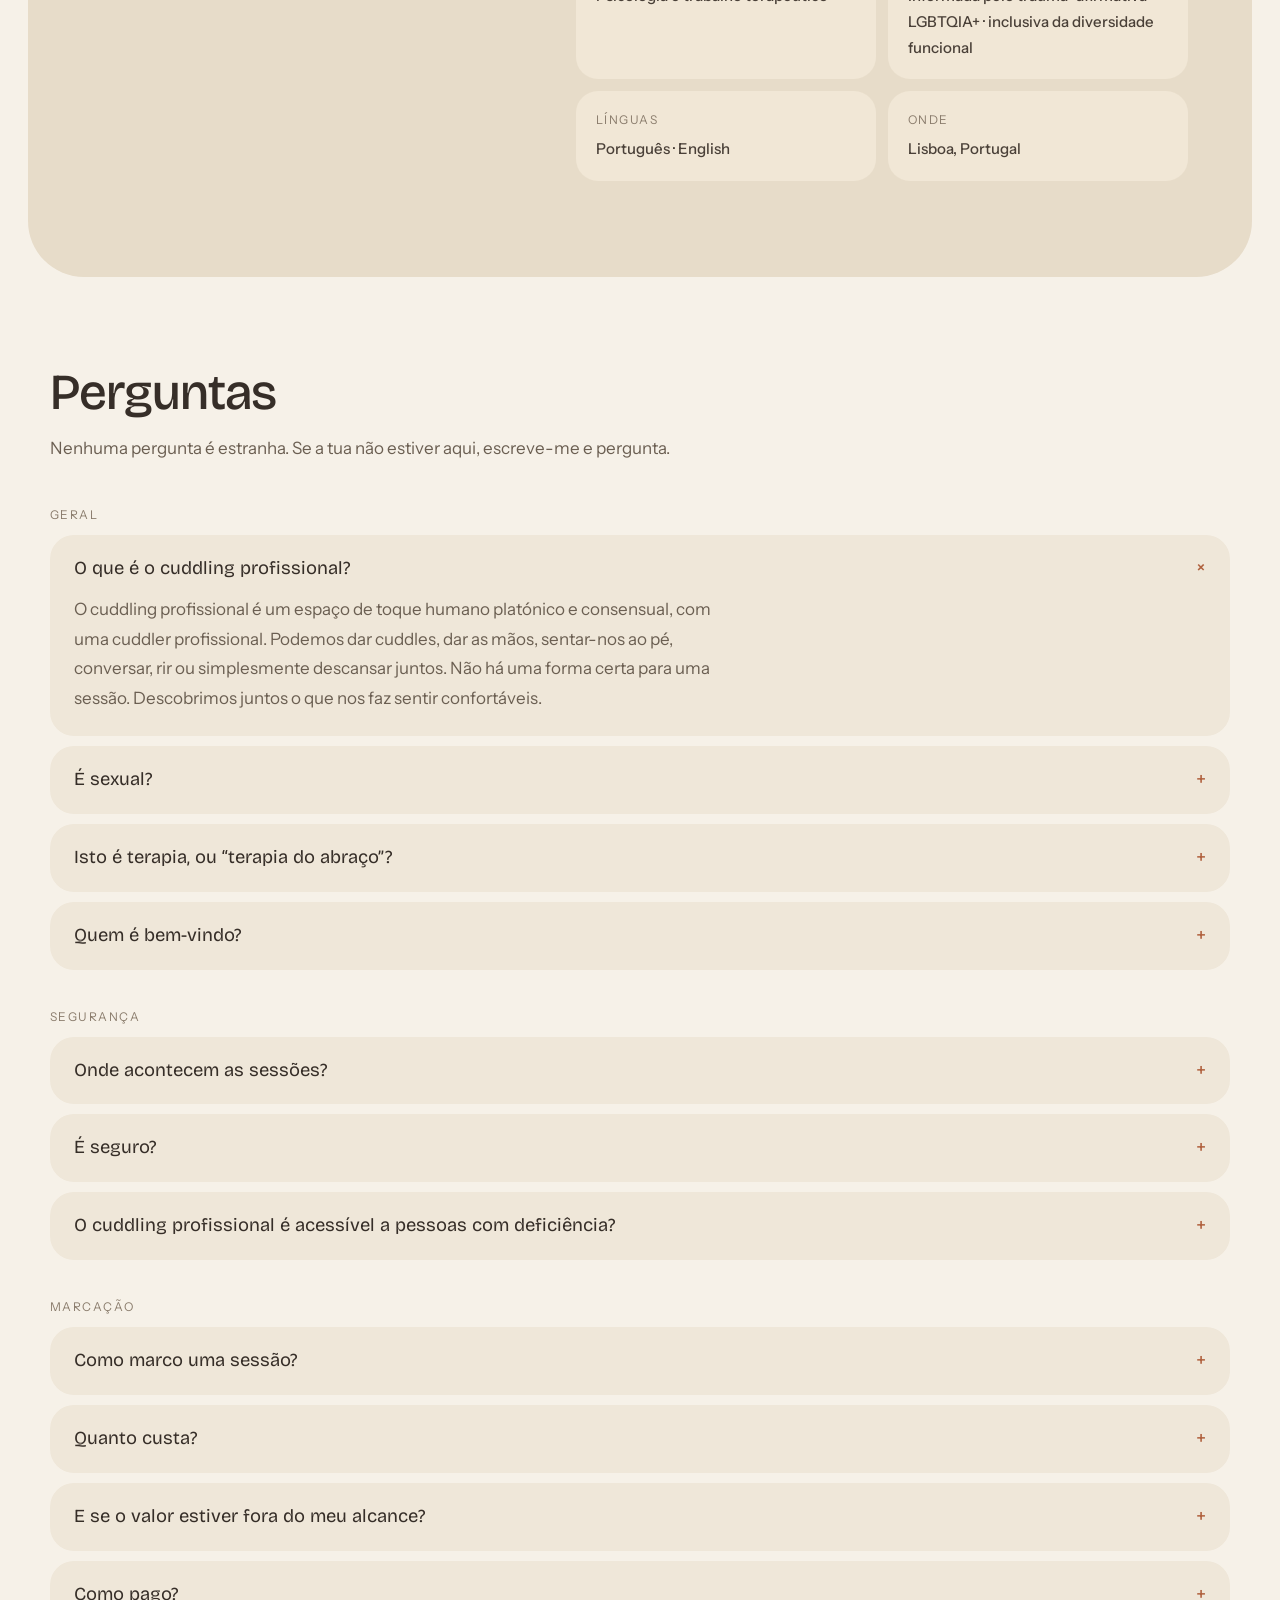
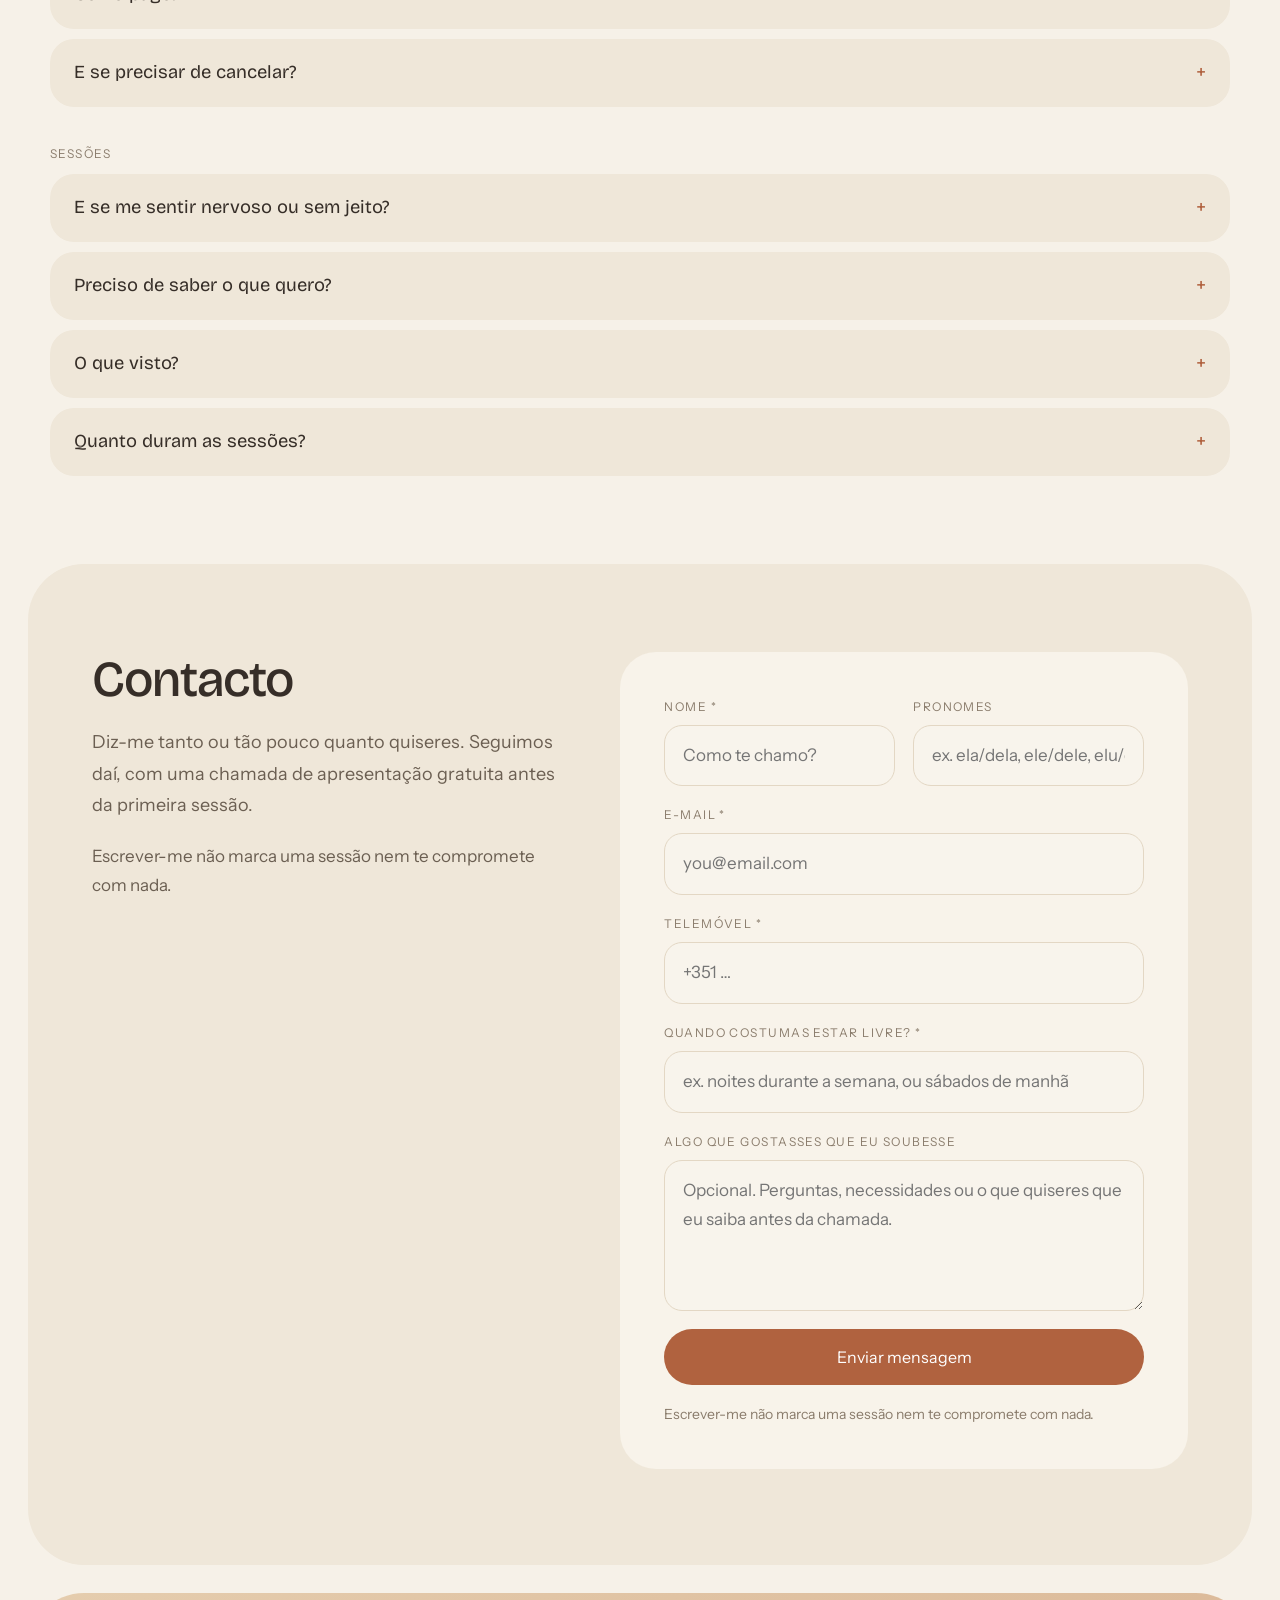
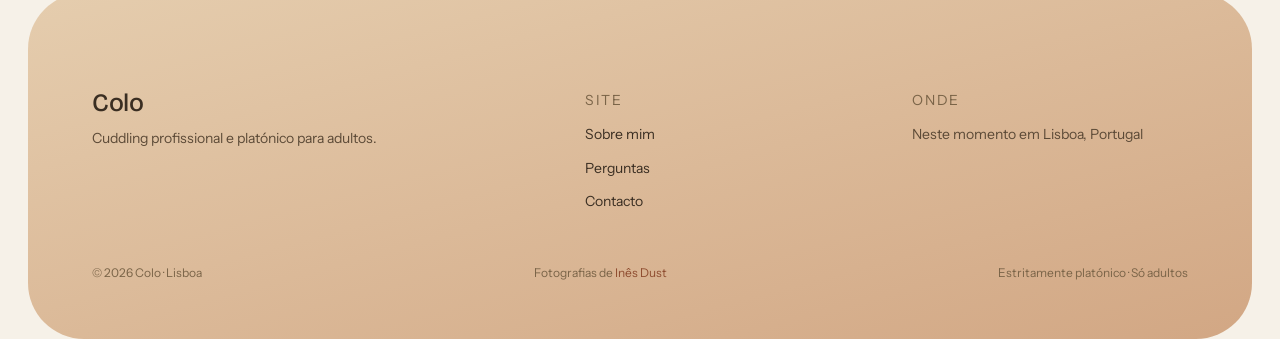
==== commit 909913e4: "Add an FAQ for people who cannot afford the current session price. Co-authored-by: Cursor <cursorage" ====
--- a/pt/index.html
+++ b/pt/index.html
@@ -262,6 +262,10 @@
               <p data-i18n="faq.a9">As sessões são 90 € por hora. A chamada de apresentação é sempre gratuita.</p>
             </details>
             <details class="faq-item">
+              <summary><span data-i18n="faq.q13">E se o valor estiver fora do meu alcance?</span> <span class="plus" aria-hidden="true">+</span></summary>
+              <p data-i18n="faq.a13">Quero que o Colo seja acessível a pessoas com diferentes possibilidades financeiras. Se, neste momento, o valor das sessões estiver fora do teu alcance, podes falar comigo. Sempre que possível, mantenho algumas vagas com um valor reduzido, e podemos perceber em conjunto se existe uma opção que funcione para ti.</p>
+            </details>
+            <details class="faq-item">
               <summary><span data-i18n="faq.q10">Como pago?</span> <span class="plus" aria-hidden="true">+</span></summary>
               <p data-i18n="faq.a10">O pagamento pode ser feito por Revolut, MB Way ou transferência bancária. Os dados são enviados depois de falarmos e acordarmos um horário.</p>
             </details>
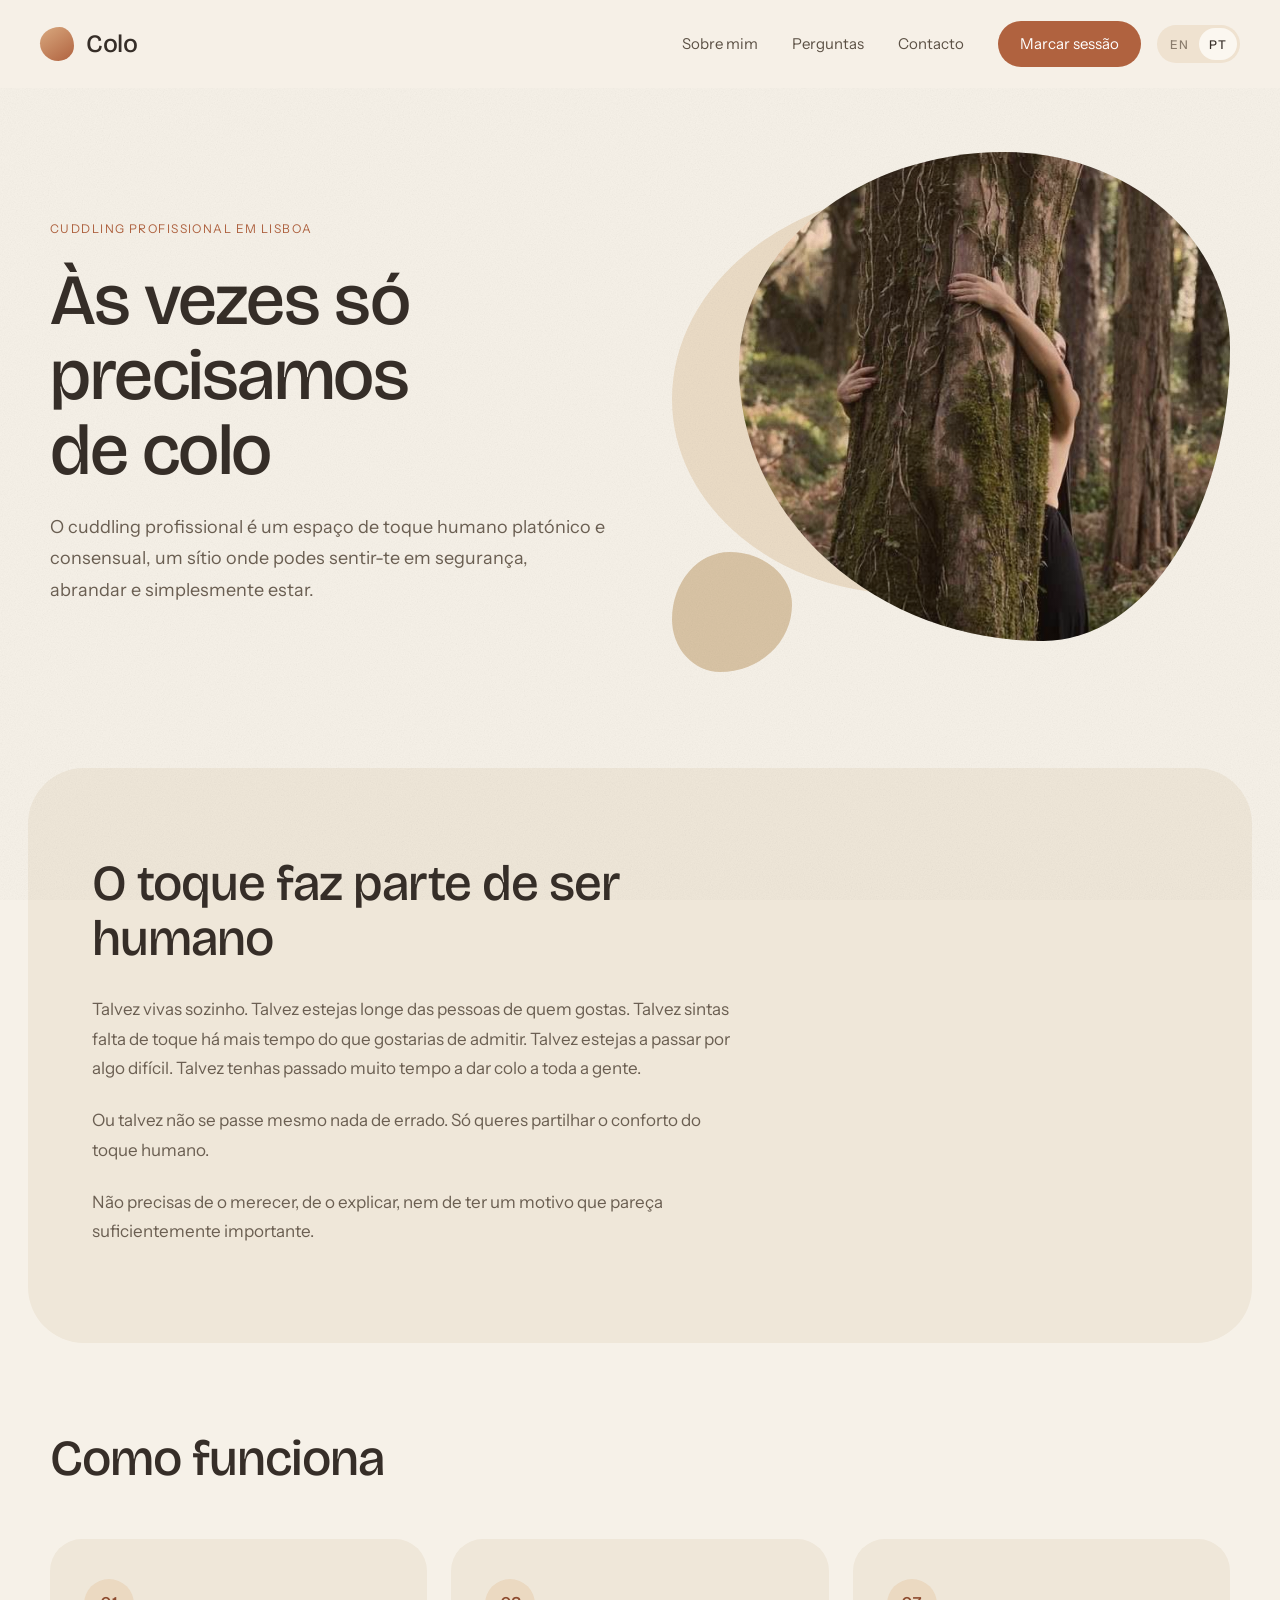
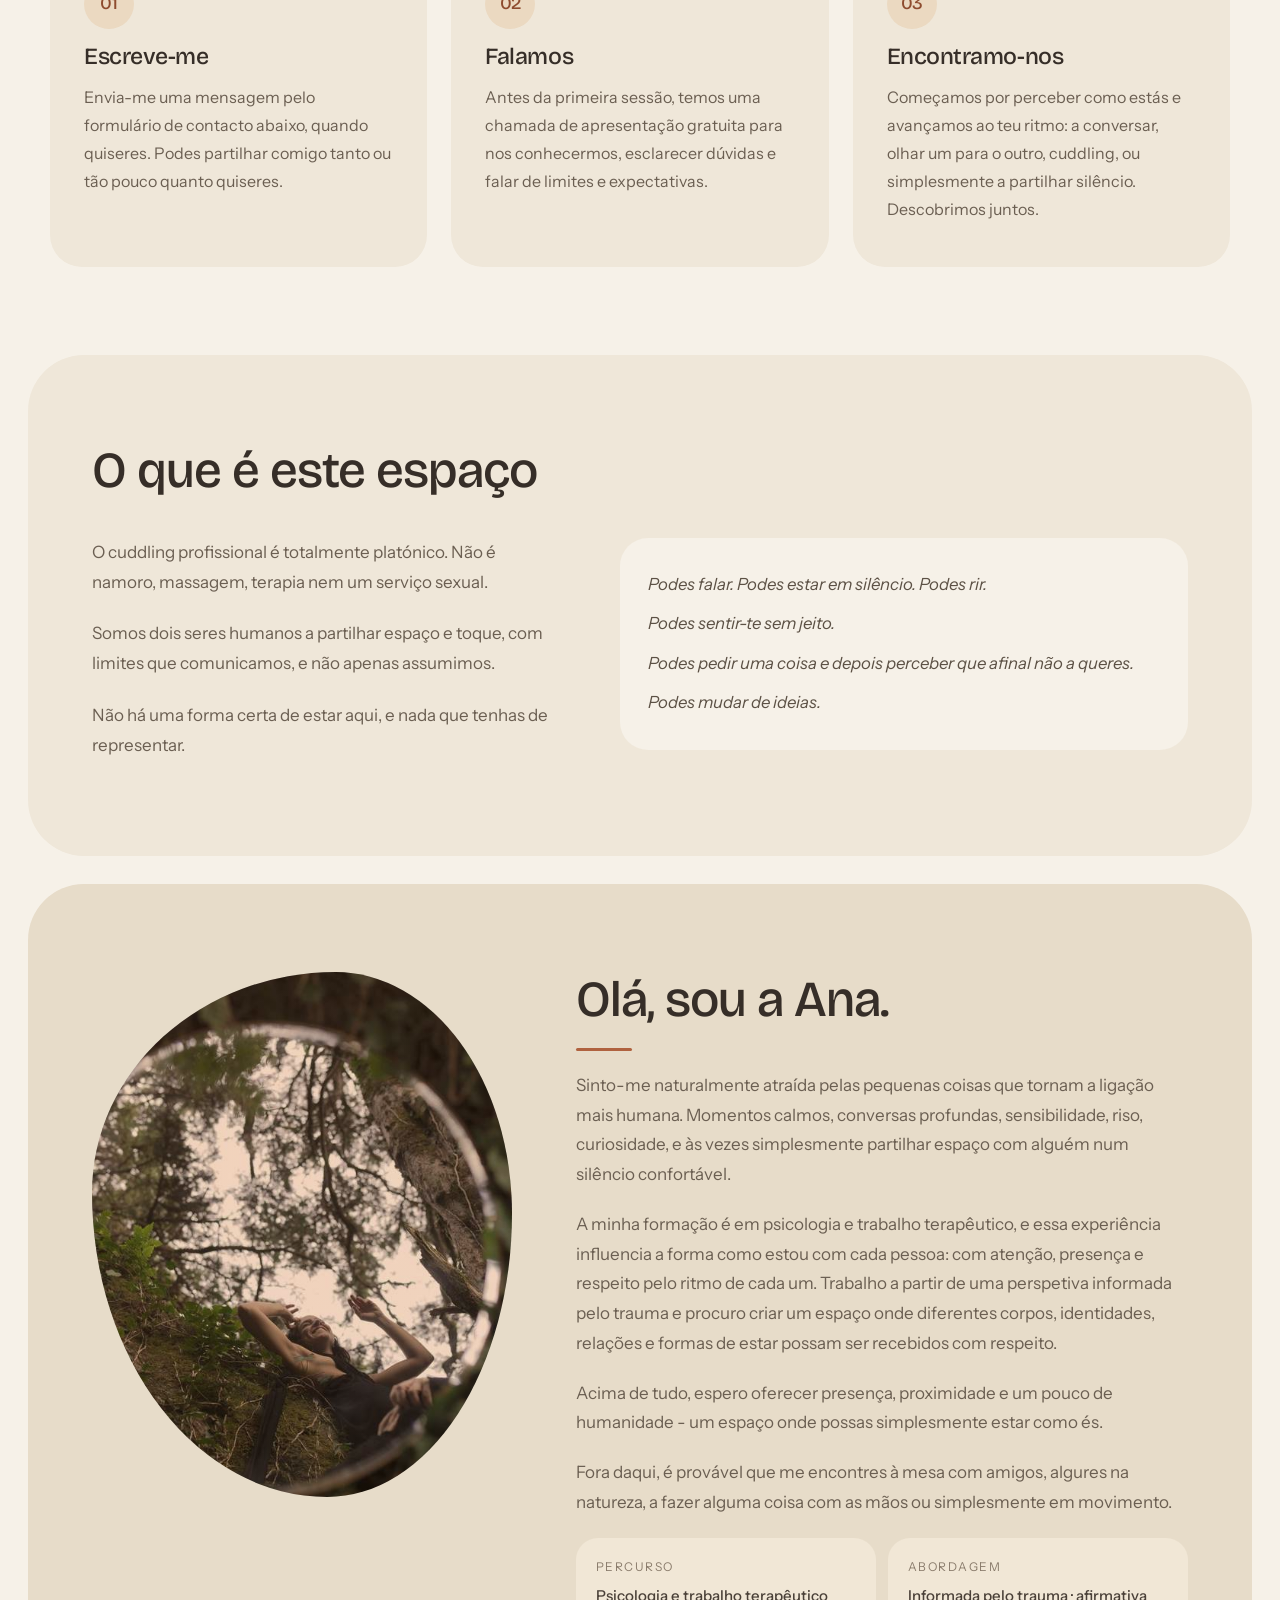
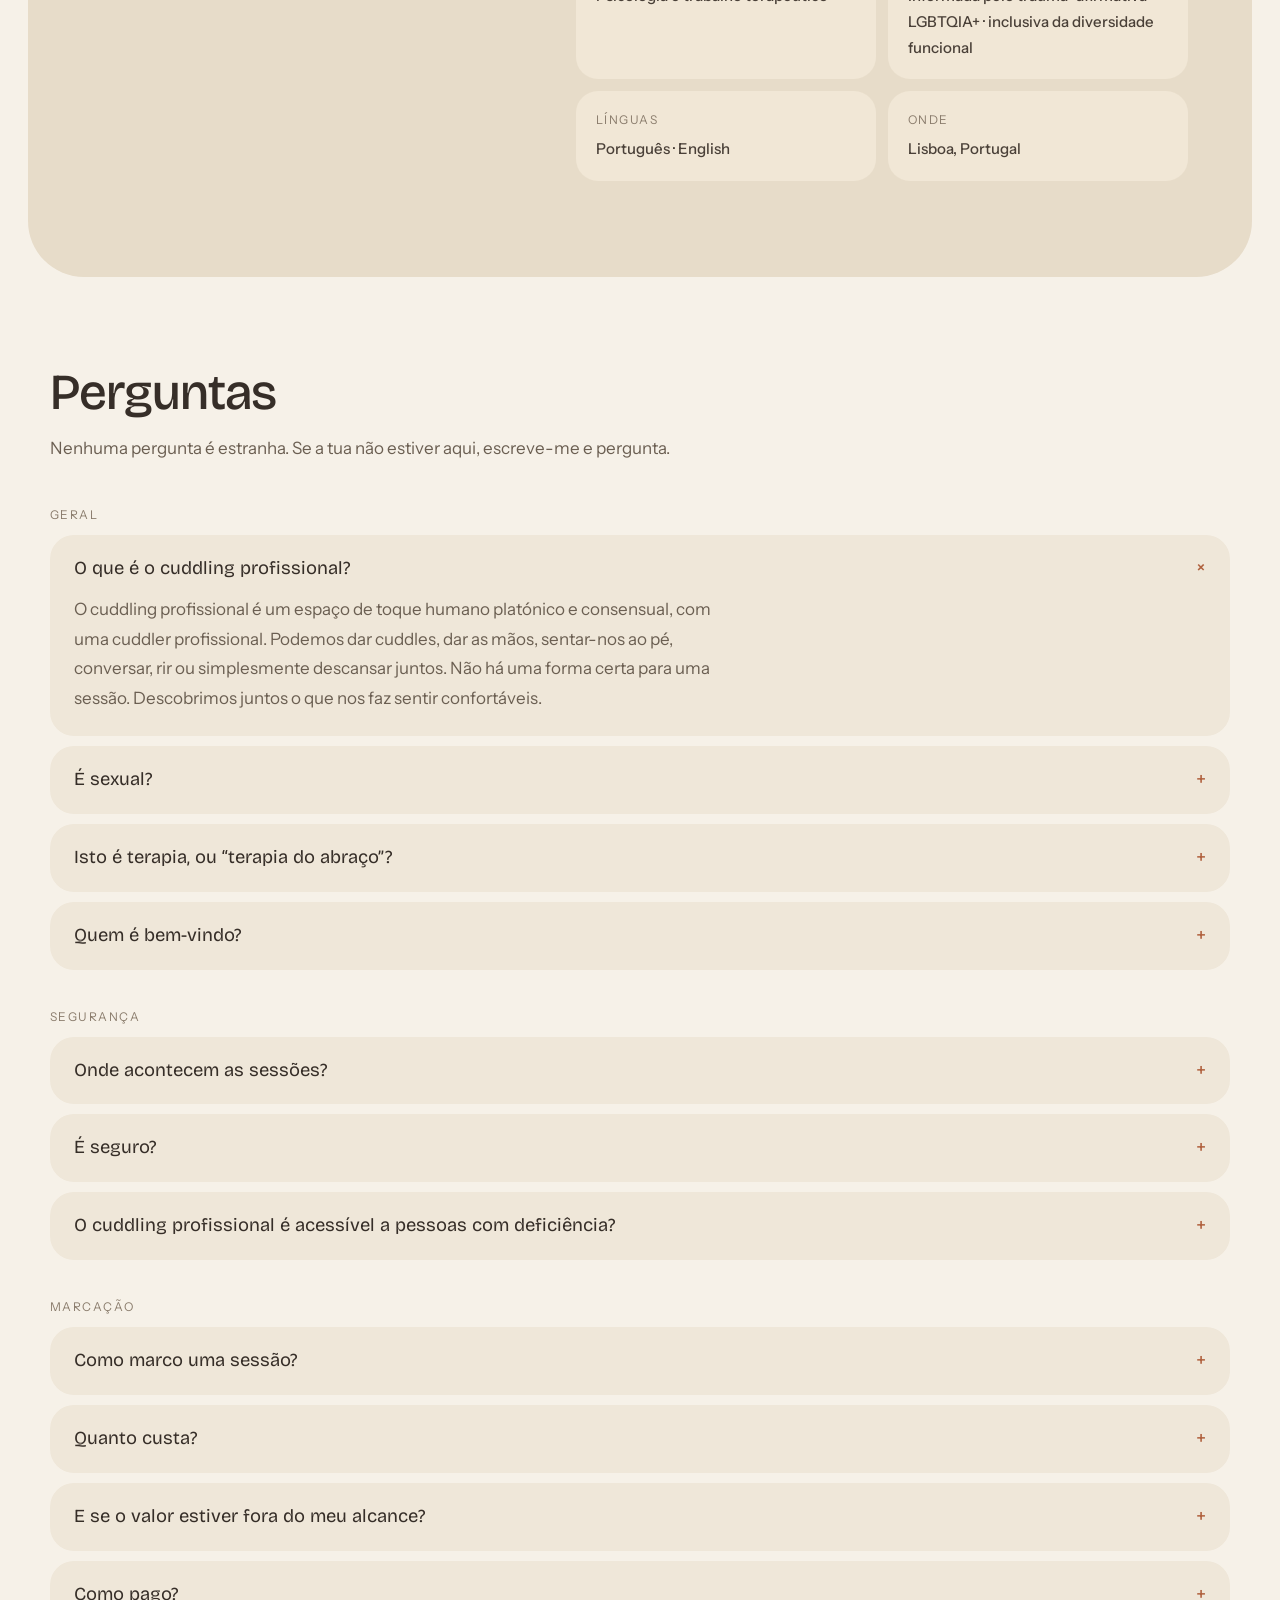
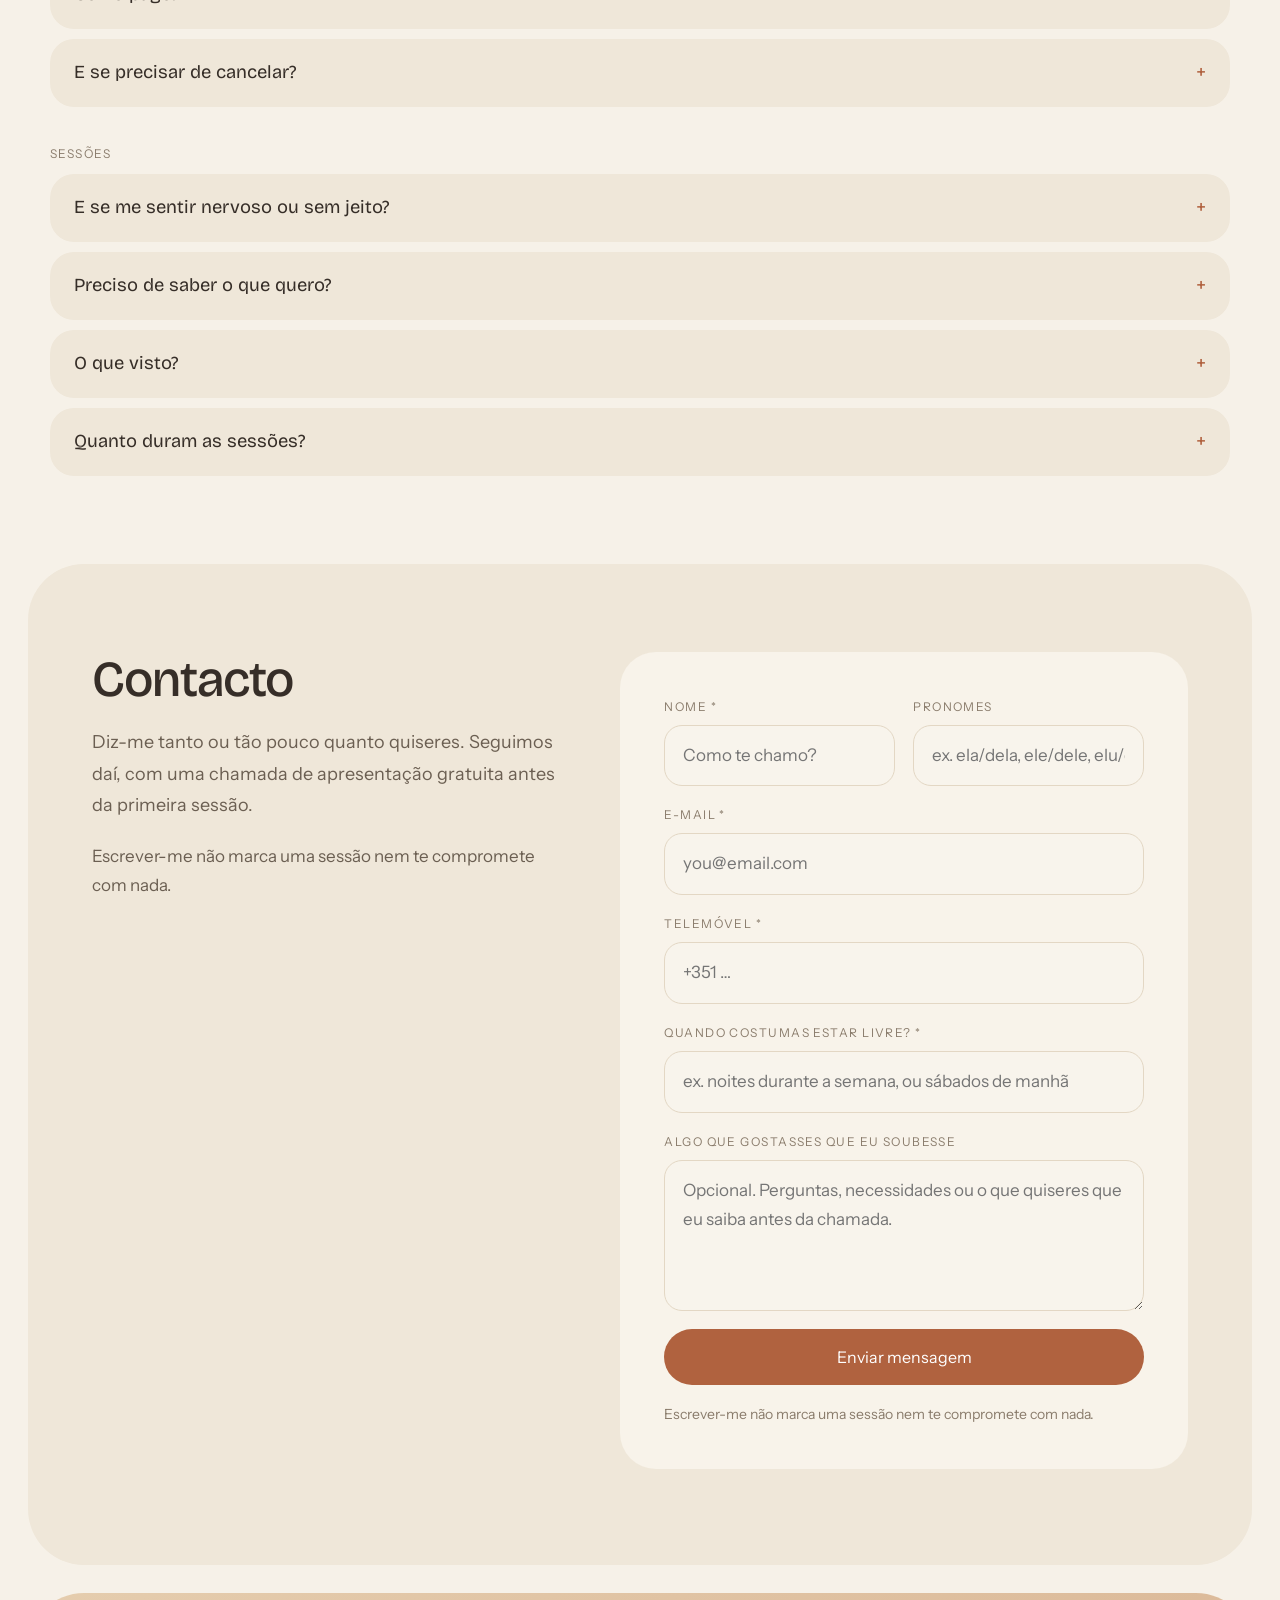
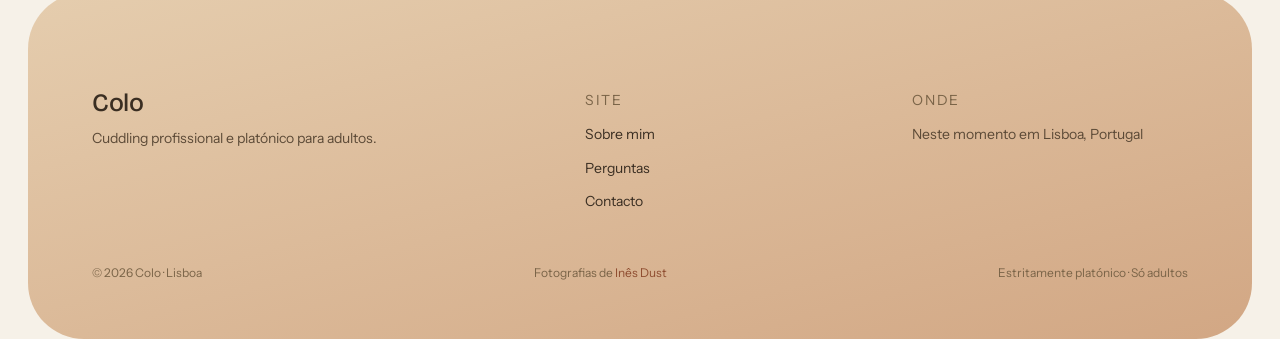
==== commit f10930f4: "Remove the 'Cuddling · Lisbon' descriptor from the site header. Co-Authored-By: Claude Opus 5.5 <nor" ====
--- a/pt/index.html
+++ b/pt/index.html
@@ -61,10 +61,7 @@
     <div class="header-inner">
       <a class="brand" href="./" aria-current="page">
         <span class="mark" aria-hidden="true"></span>
-        <span>
-          <span class="display brand-name">Colo</span>
-          <span class="brand-meta" data-i18n="brand.meta">Cuddling · Lisboa</span>
-        </span>
+        <span class="display brand-name">Colo</span>
       </a>
       <div class="header-end">
         <nav class="nav" data-i18n-aria="nav.primary" aria-label="Principal">
--- a/css/styles.css
+++ b/css/styles.css
@@ -226,13 +226,6 @@
   line-height: 1;
 }
 
-.brand-meta {
-  font-size: 10.5px;
-  letter-spacing: 0.16em;
-  text-transform: uppercase;
-  color: var(--label);
-}
-
 .header-end {
   display: flex;
   align-items: center;
